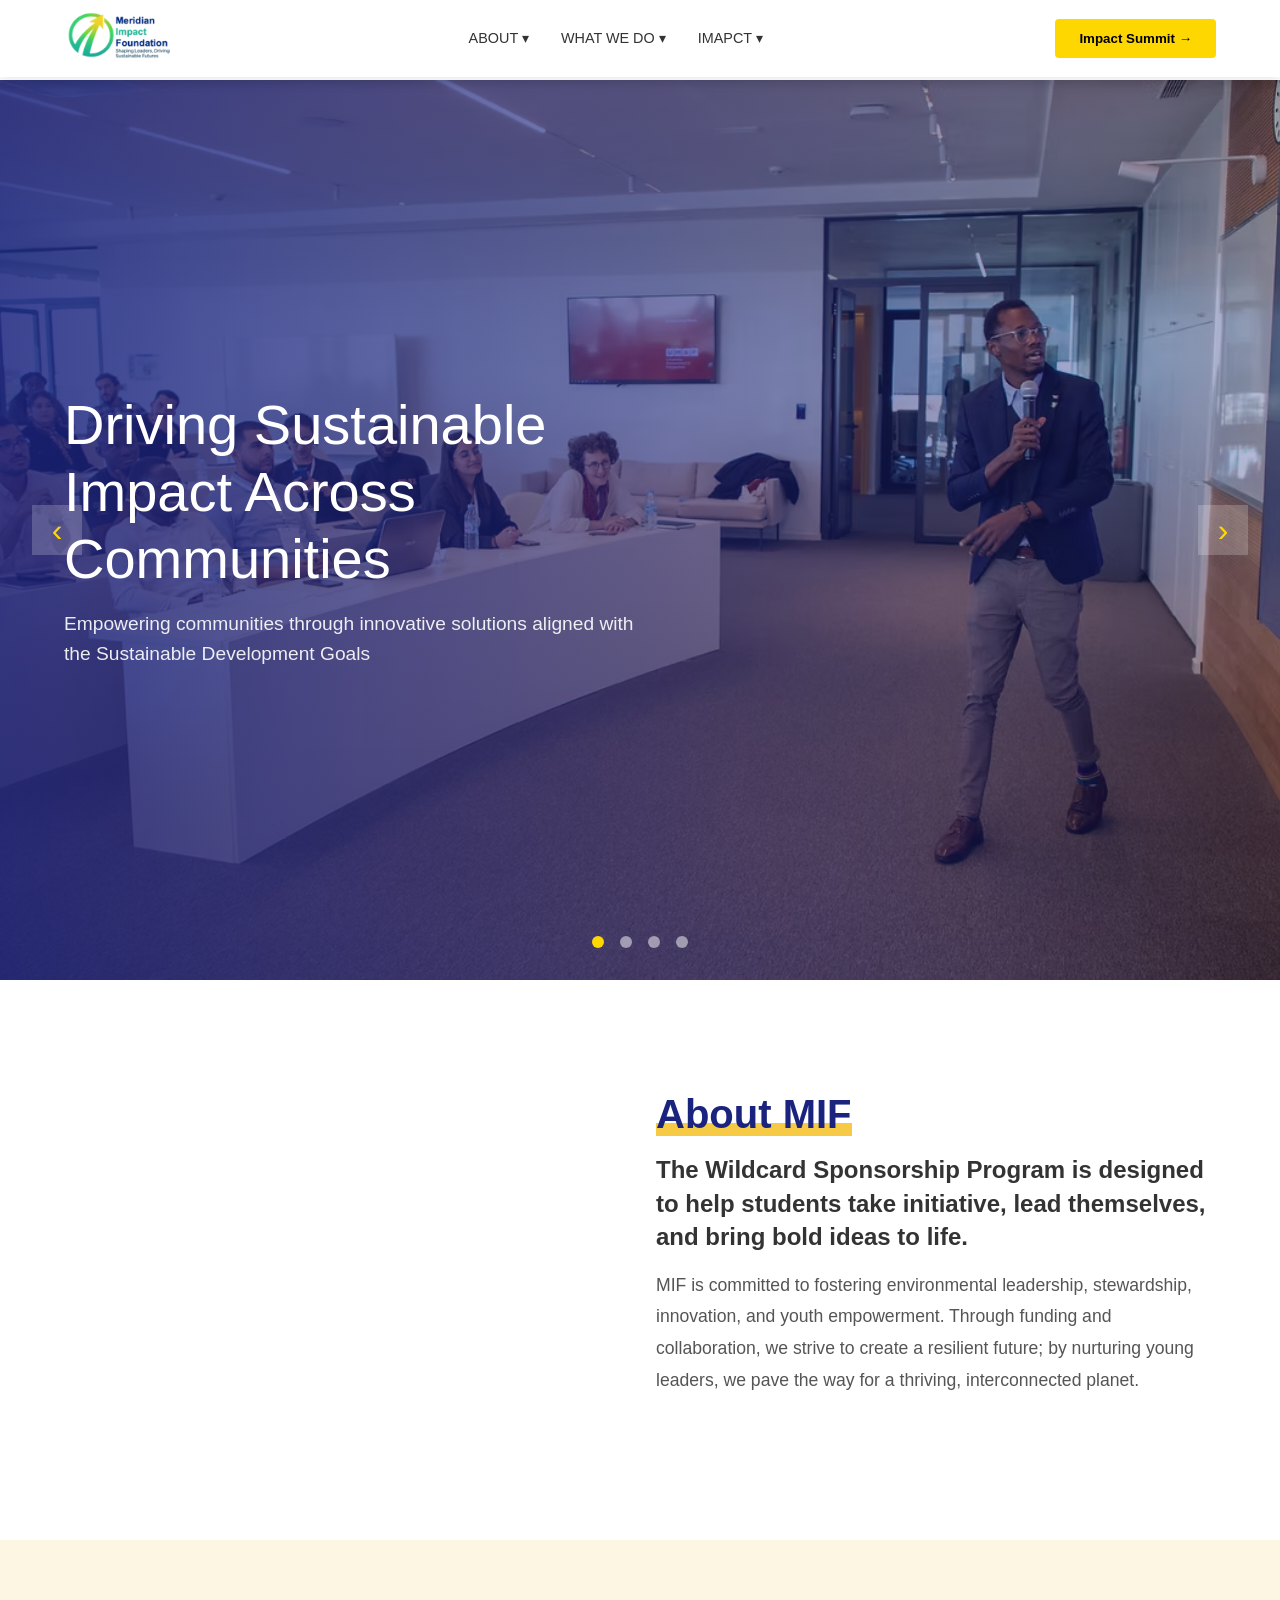
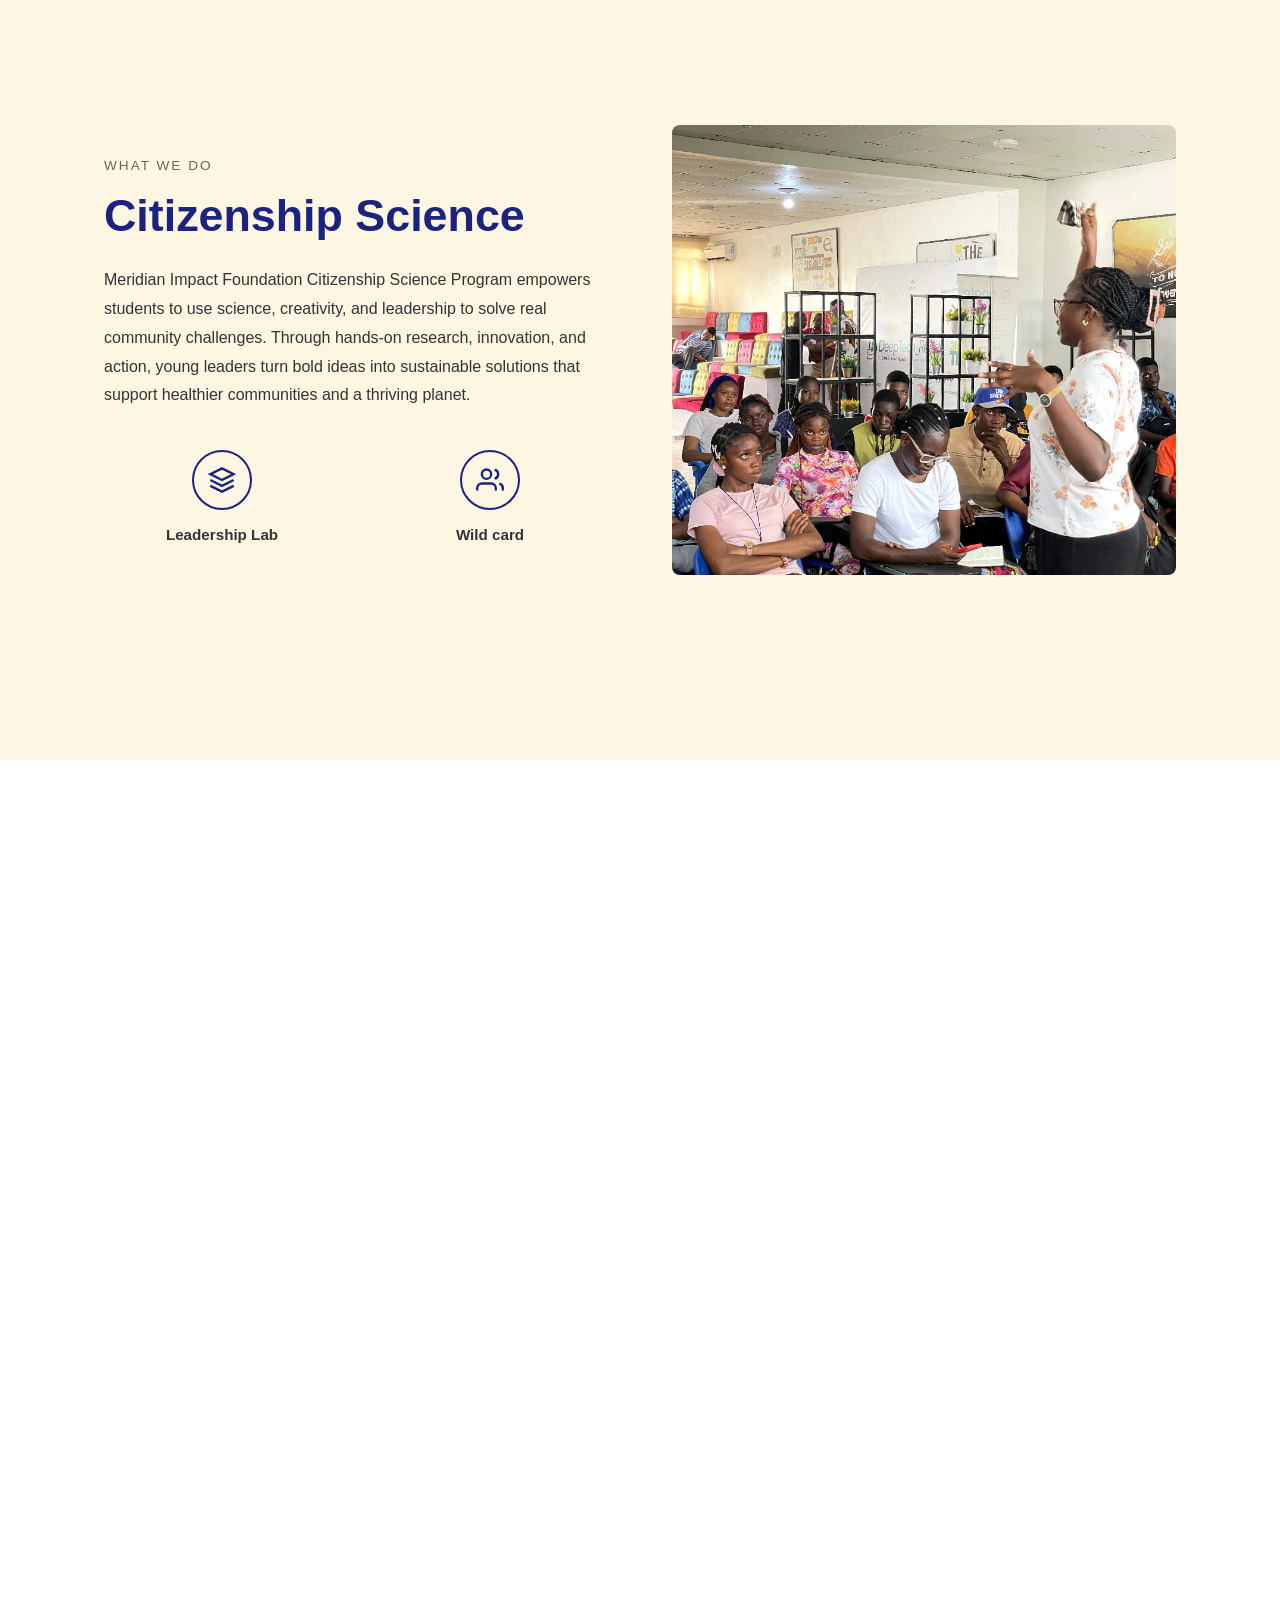
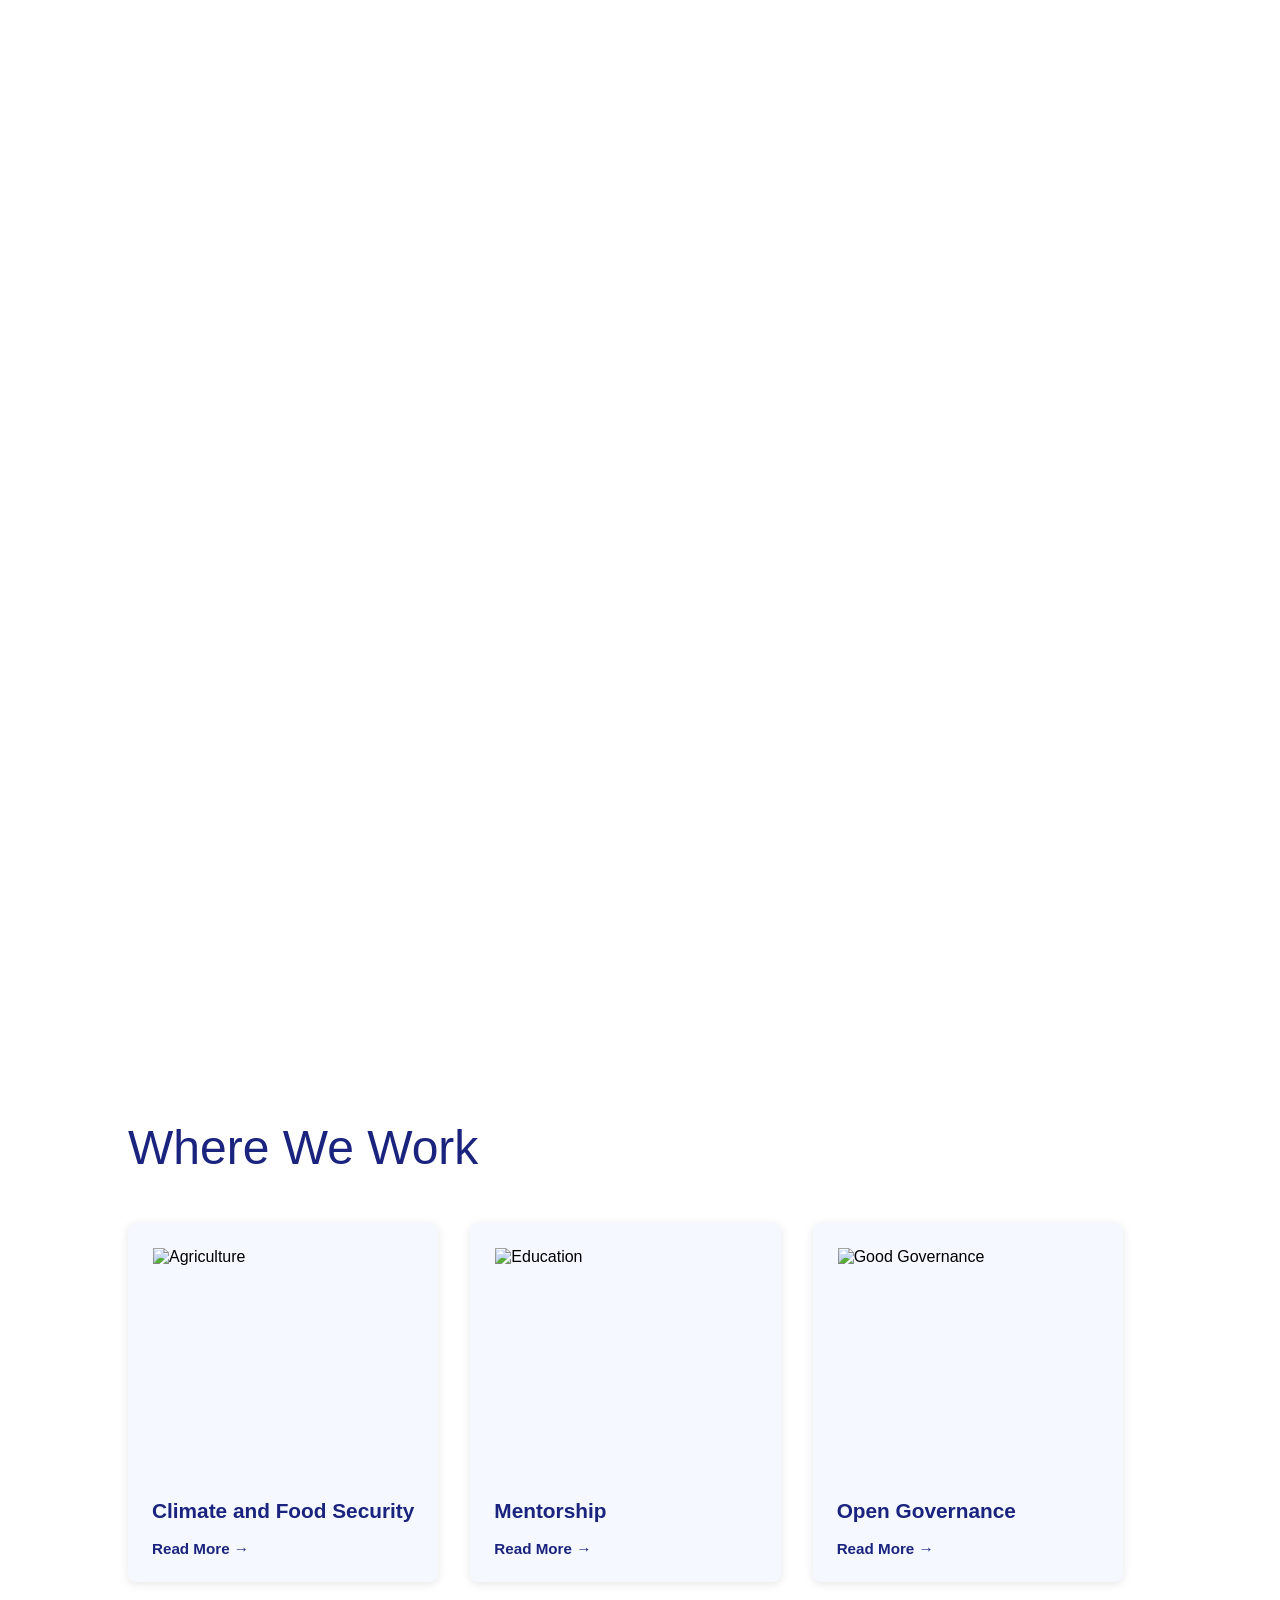
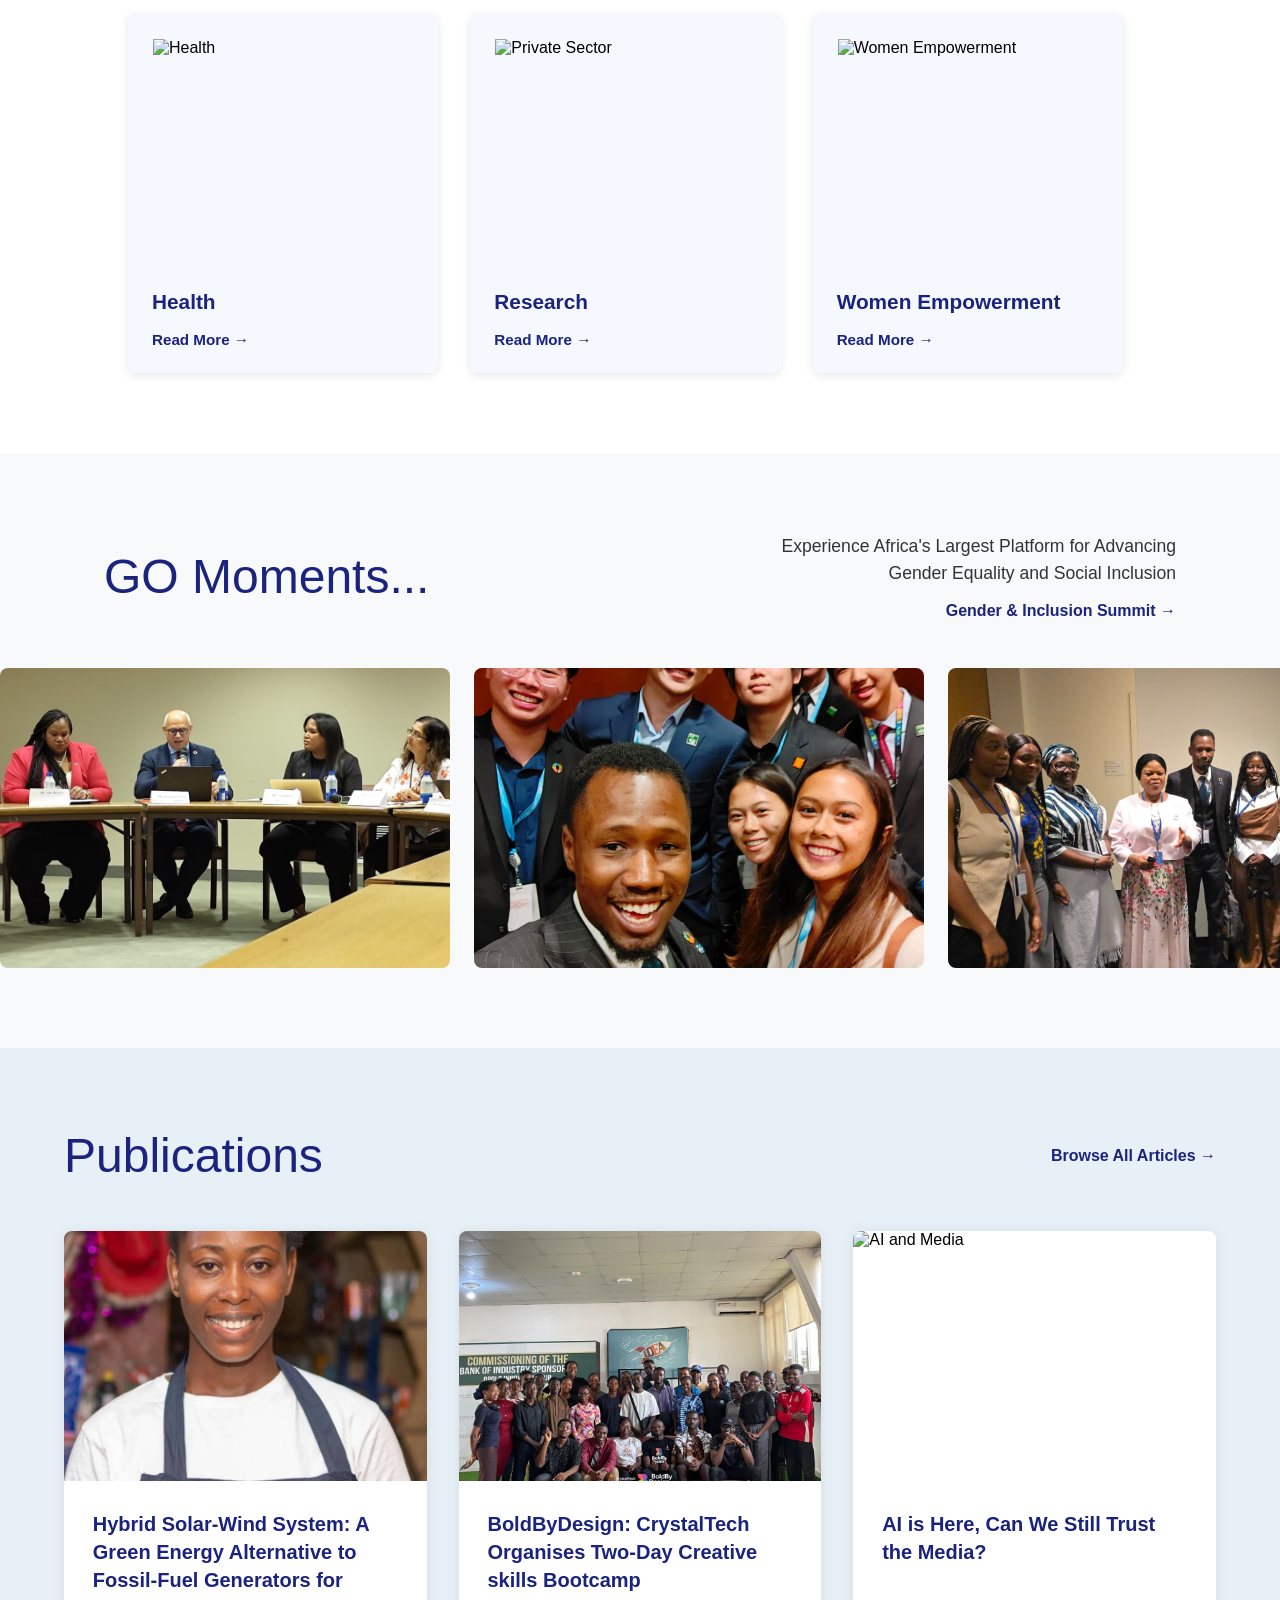
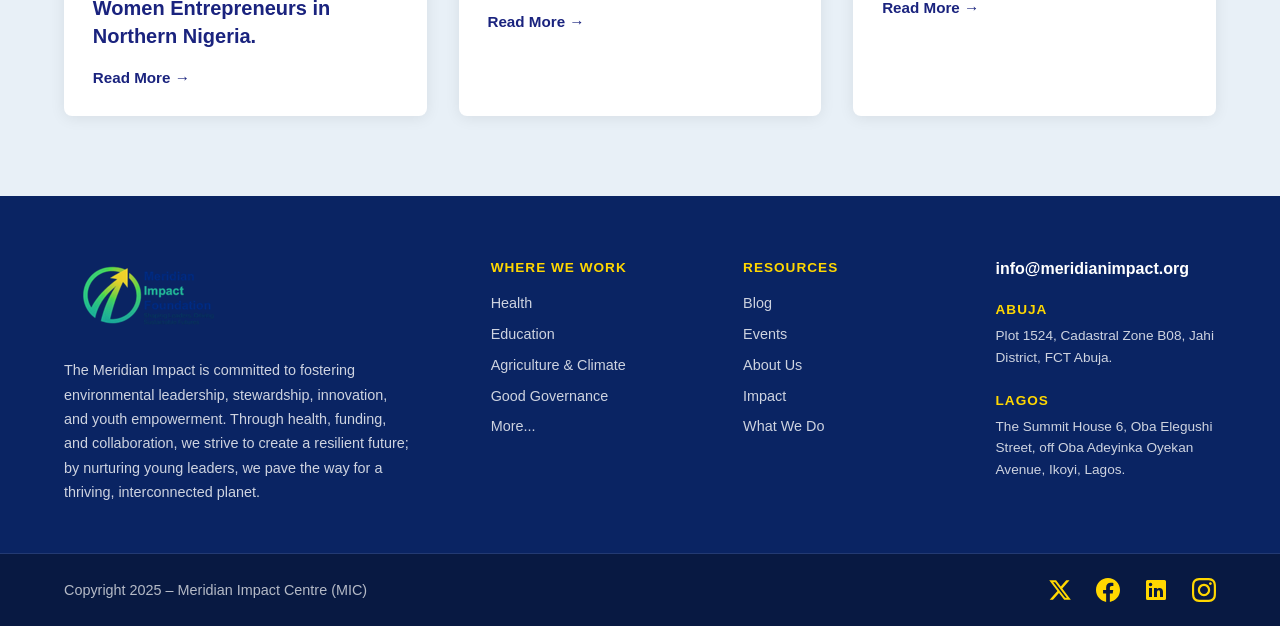
==== index.html @ b4dddd95 "/" ====
<!DOCTYPE html>
<html lang="en">
  <head>
    <meta charset="UTF-8" />
    <meta name="viewport" content="width=device-width, initial-scale=1.0" />
    <title>Meridian Impact - Sustainable Development</title>
    <link rel="stylesheet" href="style.css" />
    <link rel="icon" type="image/svg+png" href="./img/meridian-logo-1.png" />
    <link rel="stylesheet" href="responsive.css" />
  </head>
  <body>
    <!-- Header -->
    <header>
      <div class="logo">
        <div class="logo-icon"></div>
        <div class="logo-text">
          <div class="logo-icon">
            <img src="/img/meridian-logo.png" alt="" />
          </div>
        </div>
      </div>

      <nav class="desktop-nav">
        <a href="#about">ABOUT ▾</a>
        <a href="#what-we-do">WHAT WE DO ▾</a>
        <a href="#where-we-work">IMAPCT ▾</a>
      </nav>

      <button class="cta-button desktop-cta">Impact Summit →</button>

      <!-- Mobile Menu Toggle -->
      <button class="mobile-menu-toggle" onclick="toggleMobileMenu()">
        <span></span>
        <span></span>
        <span></span>
      </button>
    </header>

    <!-- Mobile Menu -->
    <div class="mobile-menu">
      <nav class="mobile-nav">
        <a href="#about" onclick="toggleMobileMenu()">ABOUT</a>
        <a href="#what-we-do" onclick="toggleMobileMenu()">WHAT WE DO</a>
        <a href="#where-we-work" onclick="toggleMobileMenu()">WHERE WE WORK</a>
        <a href="#resources" onclick="toggleMobileMenu()">RESOURCES</a>
        <a href="#institute" onclick="toggleMobileMenu()">MIC INSTITUTE</a>
        <button class="cta-button mobile-cta">Impact Summit →</button>
      </nav>
    </div>

    <!-- Hero Slider -->
    <div class="hero-slider">
      <!-- Slide 1 -->
      <div class="slide active">
        <img
          src="/img/meridainimpact-hero.avif"
          alt="Team collaboration"
          class="slide-image"
        />
        <div class="slide-overlay"></div>
        <div class="slide-content">
          <h1>Driving Sustainable Impact Across Communities</h1>
          <p>
            Empowering communities through innovative solutions aligned with the
            Sustainable Development Goals
          </p>
        </div>
      </div>

      <!-- Slide 2 -->
      <div class="slide">
        <img
          src="https://images.unsplash.com/photo-1559027615-cd4628902d4a?w=1600"
          alt="Community empowerment"
          class="slide-image"
        />
        <div class="slide-overlay"></div>
        <div class="slide-content">
          <h1>Transforming Lives Through Empowerment</h1>
          <p>
            Building capacity and creating opportunities for sustainable
            development and social change
          </p>
        </div>
      </div>
      <!-- Slide 1 -->
      <div class="slide">
        <img
          src="/img/meridianimpact-hero2.jpg"
          alt="Team collaboration"
          class="slide-image"
        />
        <div class="slide-overlay"></div>
        <div class="slide-content slide-font-reduce">
          <h1>Driving Sustainable Impact Across Communities</h1>
          <p>
            Empowering communities through innovative solutions aligned with the
            Sustainable Development Goals
          </p>
        </div>
      </div>
      <!-- Slide 3 -->
      <div class="slide">
        <img
          src="/img/meridianimpact-1.jpg"
          alt="Impact initiatives"
          class="slide-image"
        />
        <div class="slide-overlay"></div>
        <div class="slide-content">
          <h1>Pioneering Behavioral Change for Impact</h1>
          <p>
            Leading innovative behavioral initiatives that create lasting
            positive change in Nigeria and beyond
          </p>
        </div>
      </div>

      <!-- Navigation Arrows -->
      <button class="slider-nav prev" onclick="changeSlide(-1)">‹</button>
      <button class="slider-nav next" onclick="changeSlide(1)">›</button>

      <!-- Indicators -->
      <div class="slider-indicators">
        <span class="indicator active" onclick="goToSlide(0)"></span>
        <span class="indicator" onclick="goToSlide(1)"></span>
        <span class="indicator" onclick="goToSlide(2)"></span>
        <span class="indicator" onclick="goToSlide(3)"></span>
      </div>
    </div>
    <!-- About Section -->
    <section class="about-section">
      <div class="about-container flex">
        <div class="about-video">
          <iframe
            class="video"
            width="560"
            height="315"
            src="https://www.youtube.com/embed/IUPCwhd8dao?si=EFeEs_dcL_YT_cQM"
            title="YouTube video player"
            frameborder="0"
            allow="accelerometer; autoplay; clipboard-write; encrypted-media; gyroscope; picture-in-picture; web-share"
            referrerpolicy="strict-origin-when-cross-origin"
            allowfullscreen
          ></iframe>
        </div>
        <div class="about-content">
          <h2 class="about-title line-style">
            About <span class="highlight">MIF</span>
          </h2>
          <h3 class="about-subtitle">
            The Wildcard Sponsorship Program is designed to help students take
            initiative, lead themselves, and bring bold ideas to life.
          </h3>
          <p class="about-text">
            MIF is committed to fostering environmental leadership, stewardship,
            innovation, and youth empowerment. Through funding and
            collaboration, we strive to create a resilient future; by nurturing
            young leaders, we pave the way for a thriving, interconnected
            planet.
          </p>
          <!-- <a href="#" class="read-more">Read more →</a> -->
        </div>
      </div>
    </section>
    <!-- What We Do Section -->
    <section class="what-we-do-wrapper">
      <!-- Subsection 1: Behavioural Insights -->
      <div class="what-we-do-section active">
        <div class="wwd-content">
          <div class="wwd-text">
            <p class="wwd-label">WHAT WE DO</p>
            <h2>Citizenship Science</h2>
            <p class="wwd-description">
              Meridian Impact Foundation Citizenship Science Program empowers
              students to use science, creativity, and leadership to solve real
              community challenges. Through hands-on research, innovation, and
              action, young leaders turn bold ideas into sustainable solutions
              that support healthier communities and a thriving planet.
            </p>
            <div class="wwd-items">
              <div class="wwd-item">
                <div class="wwd-icon">
                  <svg
                    viewBox="0 0 24 24"
                    fill="none"
                    stroke="currentColor"
                    stroke-width="2"
                  >
                    <path d="M12 2L2 7l10 5 10-5-10-5z"></path>
                    <path d="M2 17l10 5 10-5M2 12l10 5 10-5"></path>
                  </svg>
                </div>
                <p>Leadership Lab</p>
              </div>
              <div class="wwd-item">
                <div class="wwd-icon">
                  <svg
                    viewBox="0 0 24 24"
                    fill="none"
                    stroke="currentColor"
                    stroke-width="2"
                  >
                    <path d="M17 21v-2a4 4 0 0 0-4-4H5a4 4 0 0 0-4 4v2"></path>
                    <circle cx="9" cy="7" r="4"></circle>
                    <path d="M23 21v-2a4 4 0 0 0-3-3.87"></path>
                    <path d="M16 3.13a4 4 0 0 1 0 7.75"></path>
                  </svg>
                </div>
                <p>Wild card</p>
              </div>
            </div>
          </div>
          <div class="wwd-image">
            <img
              src="/img/meridianimpact-2.jpg"
              alt="Behavioural Insights presentation"
            />
          </div>
        </div>
      </div>

      <!-- Subsection 2: Gender and Social Inclusion -->
      <div class="what-we-do-section">
        <div class="wwd-content">
          <div class="wwd-text">
            <p class="wwd-label">WHAT WE DO</p>
            <h2>Gender and Social Inclusion</h2>
            <p class="wwd-description">
              Our Gender Equality and Social Inclusion (GESI) program is focused
              on supporting an enabling policy environment for gender and social
              inclusion; gender systems strengthening as well as gender
              transformative programming.
            </p>
            <div class="wwd-items">
              <div class="wwd-item">
                <div class="wwd-icon">
                  <svg
                    viewBox="0 0 24 24"
                    fill="none"
                    stroke="currentColor"
                    stroke-width="2"
                  >
                    <path d="M20 21v-2a4 4 0 0 0-4-4H8a4 4 0 0 0-4 4v2"></path>
                    <circle cx="12" cy="7" r="4"></circle>
                  </svg>
                </div>
                <p>Gender Policy</p>
              </div>
              <div class="wwd-item">
                <div class="wwd-icon">
                  <svg
                    viewBox="0 0 24 24"
                    fill="none"
                    stroke="currentColor"
                    stroke-width="2"
                  >
                    <rect
                      x="3"
                      y="4"
                      width="18"
                      height="18"
                      rx="2"
                      ry="2"
                    ></rect>
                    <line x1="16" y1="2" x2="16" y2="6"></line>
                    <line x1="8" y1="2" x2="8" y2="6"></line>
                    <line x1="3" y1="10" x2="21" y2="10"></line>
                  </svg>
                </div>
                <p>Gender Research</p>
              </div>
            </div>
          </div>
          <div class="wwd-image">
            <img src="/img/sdgs.png" alt="Gender Summit panel" />
          </div>
        </div>
      </div>

      <!-- Subsection 3: Policy Innovation & Research -->
      <div class="what-we-do-section">
        <div class="wwd-content">
          <div class="wwd-text">
            <p class="wwd-label">WHAT WE DO</p>
            <h2>STEM Innovation & Research</h2>
            <p class="wwd-description">
              We champion innovation through research, talent and social impact
              approaches. Our work bridges the gap between ideation and
              execution ensuring real world impact- aligned with UN sustainable
              development goals.
            </p>
            <div class="wwd-items">
              <div class="wwd-item">
                <div class="wwd-icon">
                  <svg
                    viewBox="0 0 24 24"
                    fill="none"
                    stroke="currentColor"
                    stroke-width="2"
                  >
                    <path d="M2 3h6a4 4 0 0 1 4 4v14a3 3 0 0 0-3-3H2z"></path>
                    <path d="M22 3h-6a4 4 0 0 0-4 4v14a3 3 0 0 1 3-3h7z"></path>
                  </svg>
                </div>
                <p>Social Entrepreneurship</p>
              </div>
              <div class="wwd-item">
                <div class="wwd-icon">
                  <svg
                    viewBox="0 0 24 24"
                    fill="none"
                    stroke="currentColor"
                    stroke-width="2"
                  >
                    <polyline
                      points="22 12 18 12 15 21 9 3 6 12 2 12"
                    ></polyline>
                  </svg>
                </div>
                <p>Impact Evaluation</p>
              </div>
            </div>
          </div>
          <div class="wwd-image">
            <img src="/img/meridian-stem.jpg" alt="Policy research" />
          </div>
        </div>
      </div>
    </section>
    <!-- Where We Work Section -->
    <section class="where-we-work-section">
      <div class="work-box flexx">
        <h2 class="section-title">
          Where We <span class="highlight">Work</span>
        </h2>
        <div class="work-grid">
          <!-- Card 1 -->
          <div class="work-card">
            <div class="work-image">
              <img
                src="https://images.unsplash.com/photo-1500382017468-9049fed747ef?w=600"
                alt="Agriculture"
              />
            </div>
            <div class="work-content">
              <h3>Climate and Food Security</h3>
              <a href="#" class="work-link">Read More →</a>
            </div>
          </div>

          <!-- Card 2 -->
          <div class="work-card">
            <div class="work-image">
              <img
                src="https://images.unsplash.com/photo-1503676260728-1c00da094a0b?w=600"
                alt="Education"
              />
            </div>
            <div class="work-content">
              <h3>Mentorship</h3>
              <a href="#" class="work-link">Read More →</a>
            </div>
          </div>

          <!-- Card 3 -->
          <div class="work-card">
            <div class="work-image">
              <img
                src="https://images.unsplash.com/photo-1591115765373-5207764f72e7?w=600"
                alt="Good Governance"
              />
            </div>
            <div class="work-content">
              <h3>Open Governance</h3>
              <a href="#" class="work-link">Read More →</a>
            </div>
          </div>

          <!-- Card 4 -->
          <div class="work-card">
            <div class="work-image">
              <img
                src="https://images.unsplash.com/photo-1576765608535-5f04d1e3f289?w=600"
                alt="Health"
              />
            </div>
            <div class="work-content">
              <h3>Health</h3>
              <a href="#" class="work-link">Read More →</a>
            </div>
          </div>

          <!-- Card 5 -->
          <div class="work-card">
            <div class="work-image">
              <img
                src="https://images.unsplash.com/photo-1542744173-8e7e53415bb0?w=600"
                alt="Private Sector"
              />
            </div>
            <div class="work-content">
              <h3>Research</h3>
              <a href="#" class="work-link">Read More →</a>
            </div>
          </div>

          <!-- Card 6 -->
          <div class="work-card">
            <div class="work-image">
              <img
                src="https://images.unsplash.com/photo-1573496359142-b8d87734a5a2?w=600"
                alt="Women Empowerment"
              />
            </div>
            <div class="work-content">
              <h3>Women Empowerment</h3>
              <a href="#" class="work-link">Read More →</a>
            </div>
          </div>
        </div>
      </div>
    </section>

    <!--  Moments Section -->
    <section class="moments-section">
      <div class="moments-header">
        <h2 class="moments-title">
          GO <span class="highlight">Moments</span>...
        </h2>
        <div class="moments-info">
          <p>
            Experience Africa's Largest Platform for Advancing Gender Equality
            and Social Inclusion
          </p>
          <a href="#" class="moments-cta">Gender & Inclusion Summit →</a>
        </div>
      </div>

      <div class="moments-gallery-wrapper">
        <!-- <button class="gallery-nav prev" onclick="moveGallery(-1)">‹</button> -->

        <div class="moments-gallery">
          <div class="gallery-track">
            <!-- Gallery Images -->
            <div class="gallery-item">
              <img
                src="/img/moments- (1).jpg"
                alt="Gender Summit panel discussion"
              />
            </div>
            <div class="gallery-item">
              <img src="/img/moments- (7).jpg" alt="Summit audience" />
            </div>
            <div class="gallery-item">
              <img src="/img//moments- (2).jpg" alt="Speaker at summit" />
            </div>
            <div class="gallery-item">
              <img
                src="https://images.unsplash.com/photo-1560439513-74b037a25d84?w=800"
                alt="Panel discussion"
              />
            </div>
            <div class="gallery-item">
              <img src="/img/moments- (4).jpg" alt="Conference attendees" />
            </div>
            <div class="gallery-item">
              <img src="/img/moments- (8).jpg" alt="Summit keynote" />
            </div>
            <div class="gallery-item">
              <img src="/img/moments- (5).jpg" alt="Summit keynote" />
            </div>
            <div class="gallery-item">
              <img src="/img/moments- (9).jpg" alt="Summit keynote" />
            </div>
            <div class="gallery-item">
              <img src="/img/moments- (3).jpg" alt="Gender equality event" />
            </div>
            <div class="gallery-item">
              <img src="/img//moments- (6).jpg" alt="Gender Summit panel" />
            </div>
            <div class="gallery-item">
              <img src="/img/moments- (10).jpg" alt="Summit keynote" />
            </div>
          </div>
        </div>

        <!-- <button class="gallery-nav next" onclick="moveGallery(1)">›</button> -->
      </div>
    </section>
    <!-- Recent Articles Section -->
    <section class="articles-section">
      <div class="articles-header">
        <h2 class="articles-title">Publications</h2>
        <a href="#" class="browse-all">Browse All Articles →</a>
      </div>

      <div class="articles-grid">
        <!-- Article 1 -->
        <article class="article-card">
          <div class="article-image">
            <img
              src="/img/meridian-pub.jpg"
              alt="Gender and Inclusion Summit"
            />
          </div>
          <div class="article-content">
            <h3>
              Hybrid Solar-Wind System: A Green Energy Alternative to
              Fossil-Fuel Generators for Women Entrepreneurs in Northern
              Nigeria.
            </h3>
            <a
              href="https://dl.acm.org/doi/10.1145/3757232.3757250"
              class="article-link"
              >Read More →</a
            >
          </div>
        </article>
        <!-- https://images.unsplash.com/photo-1591115765373-5207764f72e7?w=800 -->
        <!-- Article 2 -->
        <article class="article-card">
          <div class="article-image">
            <img src="/img//meridian-pub-2.jpg" alt="Policy Action" />
          </div>
          <div class="article-content">
            <h3>
              BoldByDesign: CrystalTech Organises Two-Day Creative skills
              Bootcamp
            </h3>
            <a
              href="https://acjoau.com.ng/boldbydesign-crystaltech-organises-two-day-creative-bootcamp/"
              class="article-link"
              >Read More →</a
            >
          </div>
        </article>

        <!-- Article 3 -->
        <article class="article-card">
          <div class="article-image">
            <img
              src="https://images.unsplash.com/photo-1504711434969-e33886168f5c?w=800"
              alt="AI and Media"
            />
          </div>
          <div class="article-content">
            <h3>AI is Here, Can We Still Trust the Media?</h3>
            <a href="#" class="article-link">Read More →</a>
          </div>
        </article>
      </div>
    </section>
    <!-- Footer -->
    <footer class="footer">
      <div class="footer-container">
        <!-- Logo and Description -->
        <div class="footer-logo-section">
          <div class="footer-logo">
            <div class="logo-icon"></div>
            <div class="logo-text">
              <img src="/img/meridian-logo.png" alt="" />
              <!-- <span class="logo-main">MIC</span>
                    <span class="logo-sub">MERIDIAN IMPACT CENTRE</span> -->
            </div>
          </div>
          <p class="footer-description">
            The Meridian Impact is committed to fostering environmental
            leadership, stewardship, innovation, and youth empowerment. Through
            health, funding, and collaboration, we strive to create a resilient
            future; by nurturing young leaders, we pave the way for a thriving,
            interconnected planet.
          </p>
        </div>

        <!-- Footer Links -->
        <div class="footer-links">
          <!-- Where We Work -->
          <div class="footer-column">
            <h4>WHERE WE WORK</h4>
            <ul>
              <li><a href="#health">Health</a></li>
              <li><a href="#education">Education</a></li>
              <li><a href="#agriculture">Agriculture & Climate</a></li>
              <li><a href="#governance">Good Governance</a></li>
              <li><a href="#more-work">More...</a></li>
            </ul>
          </div>

          <!-- Resources -->
          <div class="footer-column">
            <h4>RESOURCES</h4>
            <ul>
              <li><a href="#publications">Blog</a></li>
              <li><a href="#moments">Events</a></li>
              <li><a href="#downloads">About Us</a></li>
              <li><a href="#accessibility">Impact</a></li>
              <li><a href="#privacy">What We Do</a></li>
            </ul>
          </div>

          <!-- Contact Info -->
          <div class="footer-column contact-column">
            <div class="contact-info">
              <p class="contact-email">info@meridianimpact.org</p>
              <div class="contact-addresses">
                <div class="address-block">
                  <p class="address-label">ABUJA</p>
                  <p>
                    Plot 1524, Cadastral Zone B08, Jahi District, FCT Abuja.
                  </p>
                </div>
                <div class="address-block">
                  <p class="address-label">LAGOS</p>
                  <p>
                    The Summit House 6, Oba Elegushi Street, off Oba Adeyinka
                    Oyekan Avenue, Ikoyi, Lagos.
                  </p>
                </div>
              </div>
            </div>
          </div>
        </div>
      </div>

      <!-- Footer Bottom -->
      <div class="footer-bottom">
        <div class="footer-bottom-container">
          <p class="copyright">Copyright 2025 – Meridian Impact Centre (MIC)</p>
          <div class="social-links">
            <a href="#" aria-label="Twitter" class="social-icon">
              <svg viewBox="0 0 24 24" fill="currentColor">
                <path
                  d="M18.244 2.25h3.308l-7.227 8.26 8.502 11.24H16.17l-5.214-6.817L4.99 21.75H1.68l7.73-8.835L1.254 2.25H8.08l4.713 6.231zm-1.161 17.52h1.833L7.084 4.126H5.117z"
                />
              </svg>
            </a>
            <a href="#" aria-label="Facebook" class="social-icon">
              <svg viewBox="0 0 24 24" fill="currentColor">
                <path
                  d="M24 12.073c0-6.627-5.373-12-12-12s-12 5.373-12 12c0 5.99 4.388 10.954 10.125 11.854v-8.385H7.078v-3.47h3.047V9.43c0-3.007 1.792-4.669 4.533-4.669 1.312 0 2.686.235 2.686.235v2.953H15.83c-1.491 0-1.956.925-1.956 1.874v2.25h3.328l-.532 3.47h-2.796v8.385C19.612 23.027 24 18.062 24 12.073z"
                />
              </svg>
            </a>
            <a href="#" aria-label="LinkedIn" class="social-icon">
              <svg viewBox="0 0 24 24" fill="currentColor">
                <path
                  d="M20.5 2h-17A1.5 1.5 0 002 3.5v17A1.5 1.5 0 003.5 22h17a1.5 1.5 0 001.5-1.5v-17A1.5 1.5 0 0020.5 2zM8 19H5v-9h3zM6.5 8.25A1.75 1.75 0 118.3 6.5a1.78 1.78 0 01-1.8 1.75zM19 19h-3v-4.74c0-1.42-.6-1.93-1.38-1.93A1.74 1.74 0 0013 14.19a.66.66 0 000 .14V19h-3v-9h2.9v1.3a3.11 3.11 0 012.7-1.4c1.55 0 3.36.86 3.36 3.66z"
                />
              </svg>
            </a>
            <a href="#" aria-label="Instagram" class="social-icon">
              <svg viewBox="0 0 24 24" fill="currentColor">
                <path
                  d="M12 2.163c3.204 0 3.584.012 4.85.07 3.252.148 4.771 1.691 4.919 4.919.058 1.265.069 1.645.069 4.849 0 3.205-.012 3.584-.069 4.849-.149 3.225-1.664 4.771-4.919 4.919-1.266.058-1.644.07-4.85.07-3.204 0-3.584-.012-4.849-.07-3.26-.149-4.771-1.699-4.919-4.92-.058-1.265-.07-1.644-.07-4.849 0-3.204.013-3.583.07-4.849.149-3.227 1.664-4.771 4.919-4.919 1.266-.057 1.645-.069 4.849-.069zm0-2.163c-3.259 0-3.667.014-4.947.072-4.358.2-6.78 2.618-6.98 6.98-.059 1.281-.073 1.689-.073 4.948 0 3.259.014 3.668.072 4.948.2 4.358 2.618 6.78 6.98 6.98 1.281.058 1.689.072 4.948.072 3.259 0 3.668-.014 4.948-.072 4.354-.2 6.782-2.618 6.979-6.98.059-1.28.073-1.689.073-4.948 0-3.259-.014-3.667-.072-4.947-.196-4.354-2.617-6.78-6.979-6.98-1.281-.059-1.69-.073-4.949-.073zm0 5.838c-3.403 0-6.162 2.759-6.162 6.162s2.759 6.163 6.162 6.163 6.162-2.759 6.162-6.163c0-3.403-2.759-6.162-6.162-6.162zm0 10.162c-2.209 0-4-1.79-4-4 0-2.209 1.791-4 4-4s4 1.791 4 4c0 2.21-1.791 4-4 4zm6.406-11.845c-.796 0-1.441.645-1.441 1.44s.645 1.44 1.441 1.44c.795 0 1.439-.645 1.439-1.44s-.644-1.44-1.439-1.44z"
                />
              </svg>
            </a>
          </div>
        </div>
      </div>
    </footer>
    <script src="script.js"></script>
  </body>
</html>
---- style.css ----
/* Reset Styles */
* {
  margin: 0;
  padding: 0;
  box-sizing: border-box;
}
:root {
  --green: #41d56f;
  --orange: #ffd700;
  --blue: #0d3485;
  --plgeen: #1fb095;
}
body {
  font-family: -apple-system, BlinkMacSystemFont, "Segoe UI", Roboto,
    "Helvetica Neue", Arial, sans-serif;
  /* font-family: 'Georgia', serif; */
  overflow-x: hidden;
}
.flex {
  display: flex;
  align-items: center;
}
/* Header Styles */
header {
  position: fixed;
  top: 0;
  left: 0;
  right: 0;
  background: #fff;
  padding: 0.5rem 5%;
  display: flex;
  justify-content: space-between;
  align-items: center;
  z-index: 1000;
  box-shadow: 0 2px 10px rgba(0, 0, 0, 0.1);
}

.logo-icon img {
  width: 7rem;
}
.logo-text {
  font-size: 0.75rem;
  font-weight: bold;
  color: #1a237e;
  text-transform: uppercase;
  line-height: 1.2;
}

nav {
  display: flex;
  gap: 2rem;
  align-items: center;
}

nav a {
  text-decoration: none;
  color: #333;
  font-size: 0.9rem;
  font-weight: 500;
  transition: color 0.3s;
}

nav a:hover {
  color: #1a237e;
}

/* Mobile Menu Toggle */
.mobile-menu-toggle {
  display: none;
  flex-direction: column;
  gap: 5px;
  background: none;
  border: none;
  cursor: pointer;
  padding: 5px;
  z-index: 1001;
}

.mobile-menu-toggle span {
  width: 25px;
  height: 3px;
  background: #1a237e;
  transition: all 0.3s;
  border-radius: 2px;
}

.mobile-menu-toggle.active span:nth-child(1) {
  transform: rotate(45deg) translate(7px, 7px);
}

.mobile-menu-toggle.active span:nth-child(2) {
  opacity: 0;
}

.mobile-menu-toggle.active span:nth-child(3) {
  transform: rotate(-45deg) translate(7px, -7px);
}

/* Mobile Menu */
.mobile-menu {
  position: fixed;
  top: 80px;
  left: 0;
  right: 0;
  background: #fff;
  transform: translateY(-100%);
  transition: transform 0.3s ease-in-out;
  z-index: 999;
  box-shadow: 0 4px 10px rgba(0, 0, 0, 0.1);
}

.mobile-menu.active {
  transform: translateY(0);
}

.mobile-nav {
  display: flex;
  flex-direction: column;
  padding: 2rem;
  gap: 1.5rem;
}

.mobile-nav a {
  text-decoration: none;
  color: #333;
  font-size: 1.1rem;
  font-weight: 500;
  padding: 0.5rem 0;
  border-bottom: 1px solid #eee;
  transition: color 0.3s;
}

.mobile-nav a:hover {
  color: #1a237e;
}

.mobile-cta {
  margin-top: 1rem;
  width: 100%;
}

.search-icon {
  width: 20px;
  height: 20px;
  cursor: pointer;
}

.cta-button {
  background: #ffd700;
  color: #000;
  padding: 0.75rem 1.5rem;
  border: none;
  border-radius: 4px;
  font-weight: 600;
  cursor: pointer;
  transition: transform 0.3s;
}

.cta-button:hover {
  transform: translateY(-2px);
}

/* Hero Slider Styles */
.hero-slider {
  position: relative;
  width: 100%;
  height: 100vh;
  margin-top: 80px;
  overflow: hidden;
}

.slide {
  position: absolute;
  width: 100%;
  height: 100%;
  opacity: 0;
  transition: opacity 1s ease-in-out;
}

.slide.active {
  opacity: 1;
}

.slide-image {
  width: 100%;
  height: 100%;
  object-fit: cover;
}

.slide-overlay {
  position: absolute;
  top: 0;
  left: 0;
  right: 0;
  bottom: 0;
  background: linear-gradient(
    to right,
    rgba(26, 35, 126, 0.85) 0%,
    rgba(26, 35, 126, 0.6) 50%,
    rgba(26, 35, 126, 0.3) 100%
  );
}

.slide-content {
  position: absolute;
  top: 50%;
  left: 5%;
  transform: translateY(-50%);
  color: #fff;
  max-width: 600px;
  opacity: 0;
  animation: slideUp 1s ease-out forwards;
}

.slide.active .slide-content {
  animation: slideUp 1s ease-out forwards;
}

@keyframes slideUp {
  from {
    opacity: 0;
    transform: translateY(-30%);
  }
  to {
    opacity: 1;
    transform: translateY(-50%);
  }
}

.slide-content h1 {
  font-size: 3.5rem;
  line-height: 1.2;
  margin-bottom: 1rem;
  font-weight: 400;
}

.slide-content p {
  font-size: 1.2rem;
  line-height: 1.6;
  opacity: 0.9;
}

/* Navigation Arrows */
.slider-nav {
  position: absolute;
  top: 50%;
  transform: translateY(-50%);
  background: rgba(255, 255, 255, 0.2);
  border: none;
  color: var(--orange);
  width: 50px;
  height: 50px;
  font-size: 2rem;
  cursor: pointer;
  transition: background 0.3s;
  z-index: 10;
  display: flex;
  align-items: center;
  justify-content: center;
}

.slider-nav:hover {
  background: rgba(255, 255, 255, 0.4);
}

.slider-nav.prev {
  left: 2rem;
}

.slider-nav.next {
  right: 2rem;
}
.slide-font-reduce h1 {
  font-size: 2rem;
}
.slide-font-reduce p {
  font-size: 1rem;
}
/* Slider Indicators */
.slider-indicators {
  position: absolute;
  bottom: 2rem;
  left: 50%;
  transform: translateX(-50%);
  display: flex;
  gap: 1rem;
  z-index: 10;
}

.indicator {
  width: 12px;
  height: 12px;
  border-radius: 50%;
  background: rgba(255, 255, 255, 0.5);
  cursor: pointer;
  transition: background 0.3s;
}

.indicator.active {
  background: #ffd700;
}

/* About Section */
.about-section {
  padding: 5rem 5%;
  background: #fff;
}

.about-container {
  max-width: 1200px;
  margin: 0 auto;
  gap: 2rem;
  align-items: center;
}

/* .about-image {
  width: 45%;
}

.about-image img {
  width: 100%;
  object-fit: cover;
  border-radius: 8px;
} */

.about-content {
  padding: 2rem 0;
  width: 55%;
}

.about-title {
  font-size: 2.5rem;
}
.line-style {
  color: #1a237e;
  font-weight: 600;
  display: inline;
  background: linear-gradient(transparent 70%, rgba(244, 196, 48, 0.9) 58%);
}

.about-title .highlight::after {
  content: "";
  position: absolute;
  bottom: 5px;
  left: 0;
  right: 0;
  height: 12px;
  background: #ffd700;
  z-index: -1;
}

.about-subtitle {
  font-size: 1.5rem;
  color: #333;
  margin: 1rem 0;
  font-weight: 600;
  line-height: 1.4;
}

.about-text {
  font-size: 1.1rem;
  color: #555;
  line-height: 1.8;
  margin-bottom: 2rem;
}

.read-more {
  display: inline-block;
  color: #1a237e;
  font-size: 1rem;
  font-weight: 600;
  text-decoration: none;
  transition: transform 0.3s;
}

.read-more:hover {
  transform: translateX(5px);
}

/* What We Do Wrapper */
.what-we-do-wrapper {
  position: relative;
  height: 300vh; /* Adjusted for 3 sections */
}

.what-we-do-section {
  position: sticky;
  top: 80px;
  height: calc(100vh - 80px);
  width: 100%;
  display: flex;
  align-items: center;
  background: #fdf6e3;
  opacity: 0;
  transform: translateY(100%);
  transition: opacity 0.5s ease, transform 0.5s ease;
  overflow: hidden;
}

.what-we-do-section.active {
  opacity: 1;
  transform: translateY(0);
  z-index: 1;
}

.wwd-content {
  max-width: 1200px;
  margin: 0 auto;
  padding: 0 5%;
  display: grid;
  grid-template-columns: 1fr 1fr;
  gap: 4rem;
  align-items: center;
  width: 100%;
}

.wwd-label {
  font-size: 0.85rem;
  color: #666;
  letter-spacing: 2px;
  margin-bottom: 1rem;
  font-weight: 500;
  text-transform: uppercase;
}

.wwd-text h2 {
  font-size: 2.8rem;
  color: #1a237e;
  margin-bottom: 1.5rem;
  font-weight: 600;
  line-height: 1.2;
}

.wwd-description {
  font-size: 1rem;
  color: #333;
  line-height: 1.8;
  margin-bottom: 2.5rem;
}

.wwd-items {
  display: grid;
  grid-template-columns: repeat(auto-fit, minmax(180px, 1fr));
  gap: 2rem;
}

.wwd-item {
  text-align: center;
}

.wwd-icon {
  width: 60px;
  height: 60px;
  margin: 0 auto 1rem;
  border: 2px solid #1a237e;
  border-radius: 50%;
  display: flex;
  align-items: center;
  justify-content: center;
  transition: all 0.3s;
}

.wwd-item:hover .wwd-icon {
  background: #1a237e;
}

.wwd-item:hover .wwd-icon svg {
  color: #fff;
}

.wwd-icon svg {
  width: 28px;
  height: 28px;
  color: #1a237e;
  transition: color 0.3s;
}

.wwd-item p {
  font-size: 0.95rem;
  color: #333;
  font-weight: 600;
}

.wwd-image {
  width: 100%;
  height: 450px;
  border-radius: 8px;
  overflow: hidden;
}

.wwd-image img {
  width: 100%;
  height: 100%;
  object-fit: cover;
}

/* Where We Work Section */
.where-we-work-section {
  padding: 5rem 10%;
  /* max-width: 1000px; */
  display: flex;
  align-items: center;

  background: #fff;
}

.section-title {
  font-size: 3rem;
  color: #1a237e;
  margin-bottom: 3rem;
  font-weight: 400;
}

.section-title .highlight {
  position: relative;
  display: inline-block;
}

.section-title .highlight::after {
  content: "";
  position: absolute;
  bottom: 5px;
  left: 0;
  right: 0;
  height: 15px;
  background: #ffd700;
  z-index: -1;
}
.work-box {
  display: flex;
  flex-direction: column;
  justify-content: center;
}
.work-grid {
  display: grid;
  grid-template-columns: repeat(3, 1fr);
  gap: 2rem;
}

.work-card {
  background: #f5f8ff;
  border-radius: 8px;
  overflow: hidden;
  box-shadow: 0 2px 10px rgba(0, 0, 0, 0.1);
  transition: transform 0.3s, box-shadow 0.3s;
}

.work-card:hover {
  transform: translateY(-5px);
  box-shadow: 0 5px 25px rgba(0, 0, 0, 0.15);
}

.work-image {
  width: 100%;
  height: 250px;
  padding: 25px;
  overflow: hidden;
}

.work-image img {
  width: 100%;
  height: 100%;
  object-fit: cover;
  transition: transform 0.3s;
}

.work-card:hover .work-image img {
  transform: scale(1.05);
}

.work-content {
  padding: 1.5rem;
}

.work-content h3 {
  font-size: 1.3rem;
  color: #1a237e;
  margin-bottom: 1rem;
  font-weight: 600;
  line-height: 1.3;
}

.work-link {
  display: inline-block;
  color: #1a237e;
  font-size: 0.95rem;
  font-weight: 600;
  text-decoration: none;
  transition: transform 0.3s;
}

.work-link:hover {
  transform: translateX(5px);
}

@media (max-width: 968px) {
  .work-grid {
    grid-template-columns: repeat(2, 1fr);
    gap: 1.5rem;
  }

  .section-title {
    font-size: 2.5rem;
  }
}

@media (max-width: 768px) {
  .where-we-work-section {
    padding: 3rem 3%;
  }

  .work-grid {
    grid-template-columns: 1fr;
  }

  .section-title {
    font-size: 2rem;
  }

  .work-image {
    height: 200px;
  }
}
/* GS Moments Section */
.moments-section {
  padding: 5rem 0;
  background: #f8f9fa;
  overflow: hidden;
}

.moments-header {
  max-width: 1200px;
  margin: 0 auto 3rem;
  padding: 0 5%;
  display: flex;
  justify-content: space-between;
  align-items: center;
}

.moments-title {
  font-size: 3rem;
  color: #1a237e;
  font-weight: 400;
}

.moments-title .highlight {
  position: relative;
  display: inline-block;
}

.moments-title .highlight::after {
  content: "";
  position: absolute;
  bottom: 5px;
  left: 0;
  right: 0;
  height: 15px;
  background: #ffd700;
  z-index: -1;
}

.moments-info {
  text-align: right;
  max-width: 450px;
}

.moments-info p {
  font-size: 1.1rem;
  color: #333;
  margin-bottom: 1rem;
  line-height: 1.5;
}

.moments-cta {
  display: inline-block;
  color: #1a237e;
  font-size: 1rem;
  font-weight: 600;
  text-decoration: none;
  transition: transform 0.3s;
}

.moments-cta:hover {
  transform: translateX(5px);
}

.moments-gallery-wrapper {
  position: relative;
  width: 100%;
  overflow: hidden;
}

.moments-gallery {
  overflow: hidden;
  width: 100%;
}

.gallery-track {
  display: flex;
  gap: 1.5rem;
  animation: scroll 30s linear infinite;
  width: fit-content;
}

.gallery-track:hover {
  animation-play-state: paused;
}

@keyframes scroll {
  0% {
    transform: translateX(0);
  }
  100% {
    transform: translateX(-50%);
  }
}

.gallery-item {
  flex: 0 0 450px;
  height: 300px;
  border-radius: 8px;
  overflow: hidden;
  position: relative;
}

.gallery-item img {
  width: 100%;
  height: 100%;
  object-fit: cover;
  transition: transform 0.3s;
}

.gallery-item:hover img {
  transform: scale(1.05);
}

.gallery-nav {
  position: absolute;
  top: 50%;
  transform: translateY(-50%);
  background: rgba(255, 255, 255, 0.9);
  border: none;
  color: #1a237e;
  width: 50px;
  height: 50px;
  font-size: 2rem;
  cursor: pointer;
  transition: all 0.3s;
  z-index: 10;
  display: flex;
  align-items: center;
  justify-content: center;
  border-radius: 50%;
  box-shadow: 0 2px 10px rgba(0, 0, 0, 0.1);
}

.gallery-nav:hover {
  background: #1a237e;
  color: #fff;
  transform: translateY(-50%) scale(1.1);
}

.gallery-nav.prev {
  left: 2rem;
}

.gallery-nav.next {
  right: 2rem;
}

/* Recent Articles Section */
.articles-section {
  padding: 5rem 5%;
  background: #e8f0f7;
}

.articles-header {
  max-width: 1200px;
  margin: 0 auto 3rem;
  display: flex;
  justify-content: space-between;
  align-items: center;
}

.articles-title {
  font-size: 3rem;
  color: #1a237e;
  font-weight: 400;
}

.articles-title .highlight {
  position: relative;
  display: inline-block;
}

.articles-title .highlight::after {
  content: "";
  position: absolute;
  bottom: 5px;
  left: 0;
  right: 0;
  height: 15px;
  background: #ffd700;
  z-index: -1;
}

.browse-all {
  color: #1a237e;
  font-size: 1rem;
  font-weight: 600;
  text-decoration: none;
  transition: transform 0.3s;
}

.browse-all:hover {
  transform: translateX(5px);
}

.articles-grid {
  max-width: 1200px;
  margin: 0 auto;
  display: grid;
  grid-template-columns: repeat(3, 1fr);
  gap: 2rem;
}

.article-card {
  background: #fff;
  border-radius: 8px;
  overflow: hidden;
  box-shadow: 0 2px 15px rgba(0, 0, 0, 0.08);
  transition: transform 0.3s, box-shadow 0.3s;
  cursor: pointer;
}

.article-card:hover {
  transform: translateY(-8px);
  box-shadow: 0 5px 30px rgba(0, 0, 0, 0.15);
}

.article-image {
  width: 100%;
  height: 250px;
  overflow: hidden;
}

.article-image img {
  width: 100%;
  height: 100%;
  object-fit: cover;
  transition: transform 0.4s;
}

.article-card:hover .article-image img {
  transform: scale(1.08);
}

.article-content {
  padding: 1.8rem;
}

.article-content h3 {
  font-size: 1.25rem;
  color: #1a237e;
  margin-bottom: 1.2rem;
  font-weight: 600;
  line-height: 1.4;
  min-height: 3.5em;
}

.article-link {
  display: inline-block;
  color: #1a237e;
  font-size: 0.95rem;
  font-weight: 600;
  text-decoration: none;
  transition: transform 0.3s;
}

.article-link:hover {
  transform: translateX(5px);
}

@media (max-width: 968px) {
}

@media (max-width: 768px) {
  .articles-section {
    padding: 3rem 3%;
  }

  .articles-header {
    flex-direction: column;
    align-items: flex-start;
    gap: 1.5rem;
  }

  .articles-grid {
    grid-template-columns: 1fr;
  }

  .articles-title {
    font-size: 2rem;
  }

  .article-image {
    height: 200px;
  }

  .article-content h3 {
    min-height: auto;
  }
}

/* Footer */
.footer {
  background: #0a2463;
  color: #fff;
  padding-top: 4rem;
}

.footer-container {
  max-width: 1400px;
  margin: 0 auto;
  padding: 0 5%;
  display: grid;
  grid-template-columns: 1.5fr 3fr;
  gap: 4rem;
  padding-bottom: 3rem;
  border-bottom: 1px solid rgba(255, 255, 255, 0.1);
}

.footer-logo-section {
  max-width: 350px;
}

.footer-logo {
  display: flex;
  align-items: center;
  gap: 0.8rem;
  margin-bottom: 1.5rem;
}

.footer-logo .logo-text {
  display: flex;
  flex-direction: column;
}

.footer-logo .logo-main {
  font-size: 2rem;
  font-weight: bold;
  color: #fff;
  line-height: 1;
}

.footer-logo .logo-sub {
  font-size: 0.65rem;
  font-weight: 600;
  color: #fff;
  letter-spacing: 1px;
  margin-top: 0.2rem;
}

.footer-description {
  font-size: 0.9rem;
  line-height: 1.7;
  color: rgba(255, 255, 255, 0.8);
}

.footer-links {
  display: grid;
  grid-template-columns: repeat(3, 1fr);
  gap: 2rem;
}

.footer-column h4 {
  font-size: 0.85rem;
  font-weight: 700;
  color: #ffd700;
  margin-bottom: 1.2rem;
  letter-spacing: 1px;
}

.footer-column ul {
  list-style: none;
}

.footer-column ul li {
  margin-bottom: 0.8rem;
}

.footer-column ul li a {
  color: rgba(255, 255, 255, 0.8);
  text-decoration: none;
  font-size: 0.9rem;
  transition: color 0.3s;
}

.footer-column ul li a:hover {
  color: #ffd700;
}

.contact-column .contact-info {
  display: flex;
  flex-direction: column;
  gap: 1.5rem;
}

.contact-email {
  font-size: 1rem;
  font-weight: 600;
  color: #fff;
}

.contact-addresses {
  display: flex;
  flex-direction: column;
  gap: 1.5rem;
}

.address-block .address-label {
  font-size: 0.85rem;
  font-weight: 700;
  color: #ffd700;
  margin-bottom: 0.5rem;
  letter-spacing: 1px;
}

.address-block p:not(.address-label) {
  font-size: 0.85rem;
  line-height: 1.6;
  color: rgba(255, 255, 255, 0.8);
}

/* Footer Bottom */
.footer-bottom {
  background: #081942;
  padding: 1.5rem 0;
}

.footer-bottom-container {
  max-width: 1400px;
  margin: 0 auto;
  padding: 0 5%;
  display: flex;
  justify-content: space-between;
  align-items: center;
}

.copyright {
  font-size: 0.9rem;
  color: rgba(255, 255, 255, 0.7);
}

.social-links {
  display: flex;
  gap: 1.5rem;
}

.social-icon {
  width: 24px;
  height: 24px;
  color: #ffd700;
  transition: transform 0.3s, color 0.3s;
}

.social-icon:hover {
  transform: translateY(-3px);
  color: #fff;
}

.social-icon svg {
  width: 100%;
  height: 100%;
}
---- responsive.css ----
/* Responsive Styles */

@media (max-width: 1024px) {
  .what-we-do-wrapper {
    height: auto;
  }

  .what-we-do-section {
    position: relative;
    top: auto;
    height: auto;
    opacity: 1 !important;
    transform: none !important;
    overflow: visible;
    padding: 4rem 0;
  }
  
  .what-we-do-section.active {
      transform: none !important;
  }
  .footer-links {
    grid-template-columns: repeat(4, 1fr);
}

.contact-column {
    grid-column: span 2;
}
}

@media (max-width: 968px) {
  .about-container {
    grid-template-columns: 1fr;
    gap: 2rem;
  }

  .about-title {
    font-size: 2.5rem;
  }

  .about-subtitle {
    font-size: 1.3rem;
  }

  .about-text {
    font-size: 1rem;
  }
  .wwd-content {
    grid-template-columns: 1fr;
    gap: 2.5rem;
    padding: 2rem 5%;
  }

  .wwd-text h2 {
    font-size: 2.2rem;
  }

  .wwd-image {
    height: 350px;
  }
  .moments-header {
    flex-direction: column;
    align-items: flex-start;
    gap: 2rem;
}

.moments-info {
    text-align: left;
}

.moments-title {
    font-size: 2.5rem;
}

.gallery-item {
    flex: 0 0 350px;
    height: 250px;
}

.gallery-nav {
    width: 40px;
    height: 40px;
    font-size: 1.5rem;
}

.gallery-nav.prev {
    left: 1rem;
}

.gallery-nav.next {
    right: 1rem;
}
  .articles-grid {
    grid-template-columns: repeat(2, 1fr);
    gap: 1.5rem;
}

.articles-title {
    font-size: 2.5rem;
}

.article-content h3 {
    font-size: 1.15rem;
}
.footer-container {
    grid-template-columns: 1fr;
    gap: 3rem;
}

.footer-links {
    grid-template-columns: repeat(2, 1fr);
    gap: 2rem 3rem;
}
}

@media (max-width: 768px) {
  header {
    padding: 1rem 3%;
  }

  .desktop-nav {
    display: none;
  }

  .desktop-cta {
    display: none;
  }

  .mobile-menu-toggle {
    display: flex;
  }

  .slide-content {
    left: 3%;
    max-width: 90%;
  }

  .slide-content h1 {
    font-size: 2rem;
  }

  .slide-content p {
    font-size: 1rem;
  }

  .slider-nav {
    width: 40px;
    height: 40px;
    font-size: 1.5rem;
  }

  .slider-nav.prev {
    left: 1rem;
  }

  .slider-nav.next {
    right: 1rem;
  }
  .about-section {
    padding: 3rem 3%;
  }
  .about-container {
    flex-direction: column-reverse;
    width: 100%;
  }
  .about-image {
    width: 100%;
  }
  .about-content {
    padding: .5rem 0;
    width: 100%;
  }
  .about-title {
    font-size: 2rem;
  }

  .about-subtitle {
    font-size: 1.1rem;
  }
  .wwd-text h2 {
    font-size: 1.8rem;
  }
  .about-video iframe{
width: 480px;
  }
  .wwd-image {
    height: 280px;
  }

  .wwd-items {
    grid-template-columns: 1fr;
    gap: 1.5rem;
  }
  .moments-section {
    padding: 3rem 0;
}

.moments-title {
    font-size: 2rem;
}

.moments-info p {
    font-size: 1rem;
}

.gallery-item {
    flex: 0 0 280px;
    height: 200px;
}
.footer {
    padding-top: 3rem;
}

.footer-links {
    grid-template-columns: 1fr;
}

.footer-bottom-container {
    flex-direction: column;
    gap: 1.5rem;
    text-align: center;
}

.contact-column {
    grid-column: span 1;
}
}

@media (max-width: 580px) {
  .logo-icon img {
    width: 5rem;
  }
  header {
    padding: 0.5rem 3%;
  }
  .mobile-menu {
    top: 60px;
  }
  .hero-slider{
    margin-top: 61px;
 }
  .about-image {
    width: 95%;
  }
  .about-text {
    font-size: .95rem;
    margin-bottom: 1rem;
    }
    .about-video iframe{
      width: 400px;
        }
    .work-image {
        height: 220px;
        padding: 15px;
      }
      .articles-grid {
        grid-template-columns: repeat(1, 1fr);
}
}

@media (max-width: 390px){
  .about-video iframe{
  width: 320px;
  height: 250px;
}
    .about-title {
        font-size: 1.5rem;
    }
    .work-content h3 {
        font-size: 1.1rem;
    }
}
@media (max-width: 340px){
  .about-video iframe{
    width: 100%;
  }
}
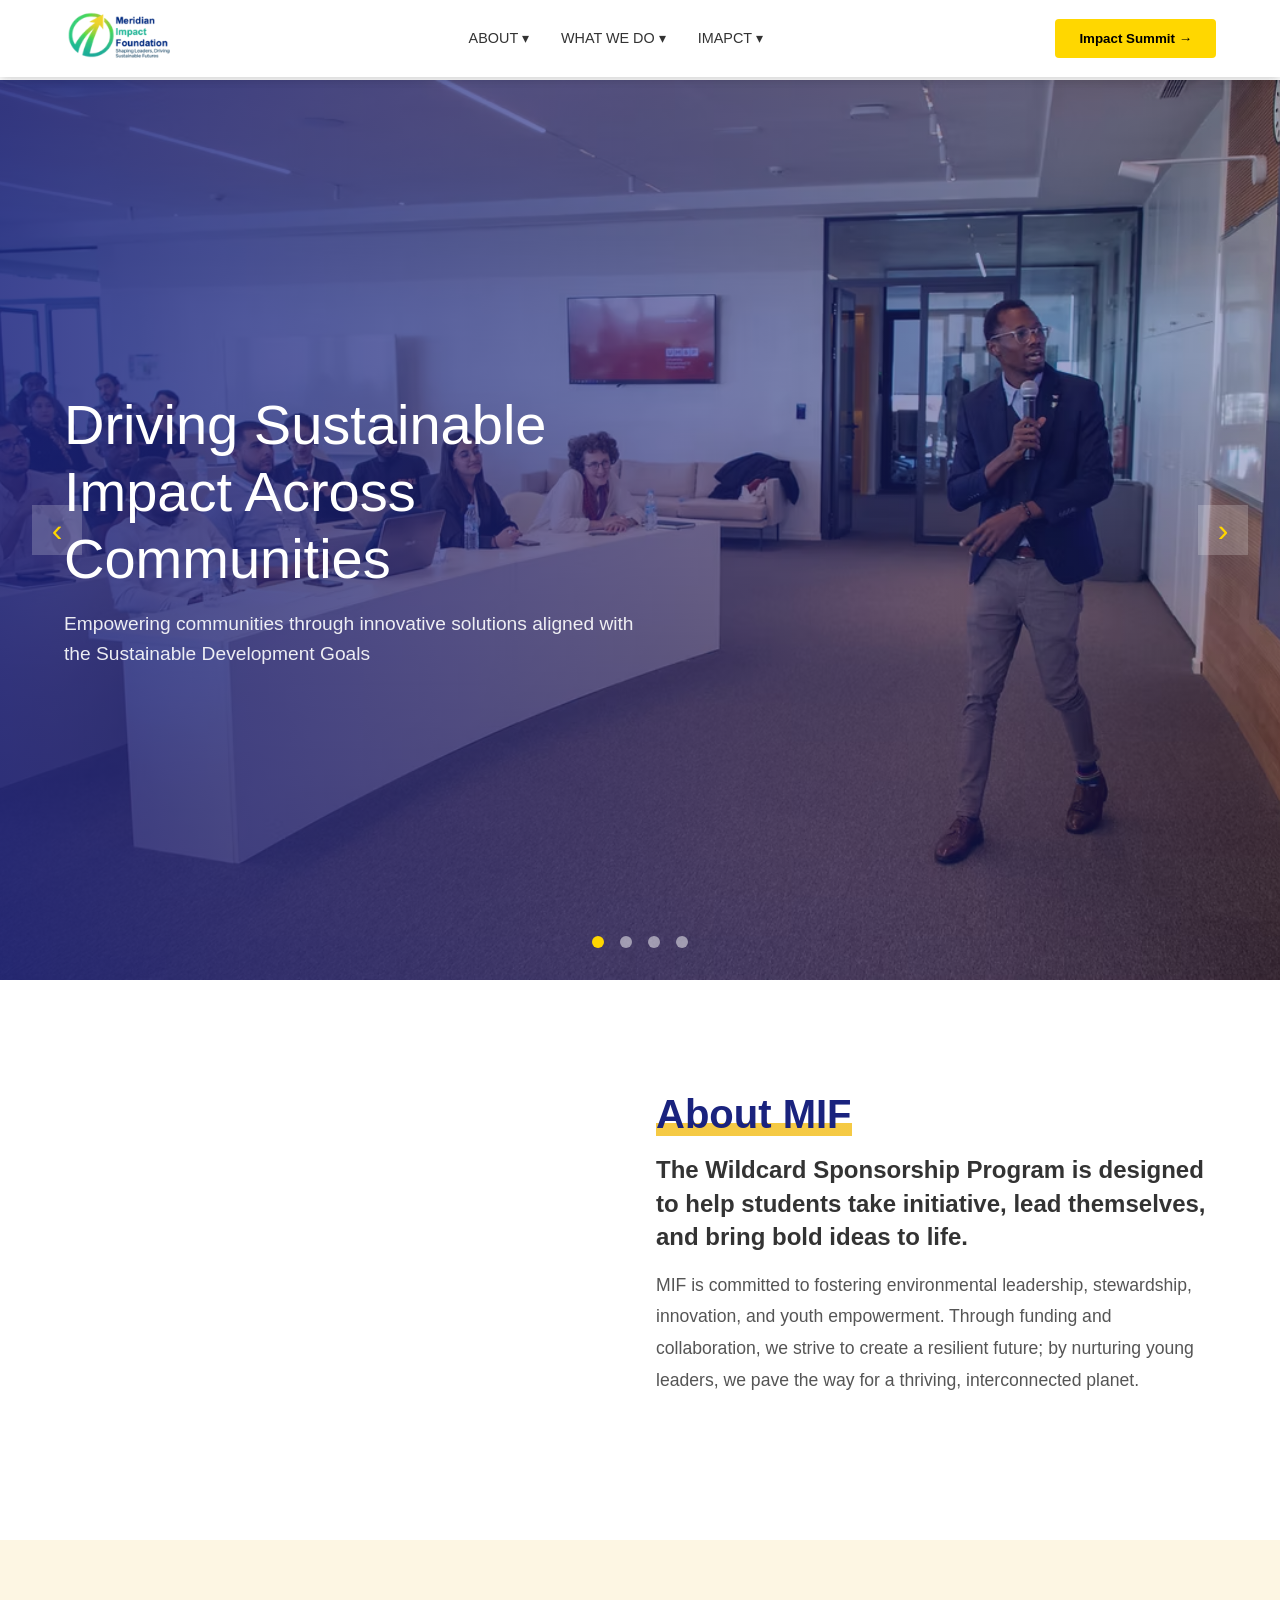
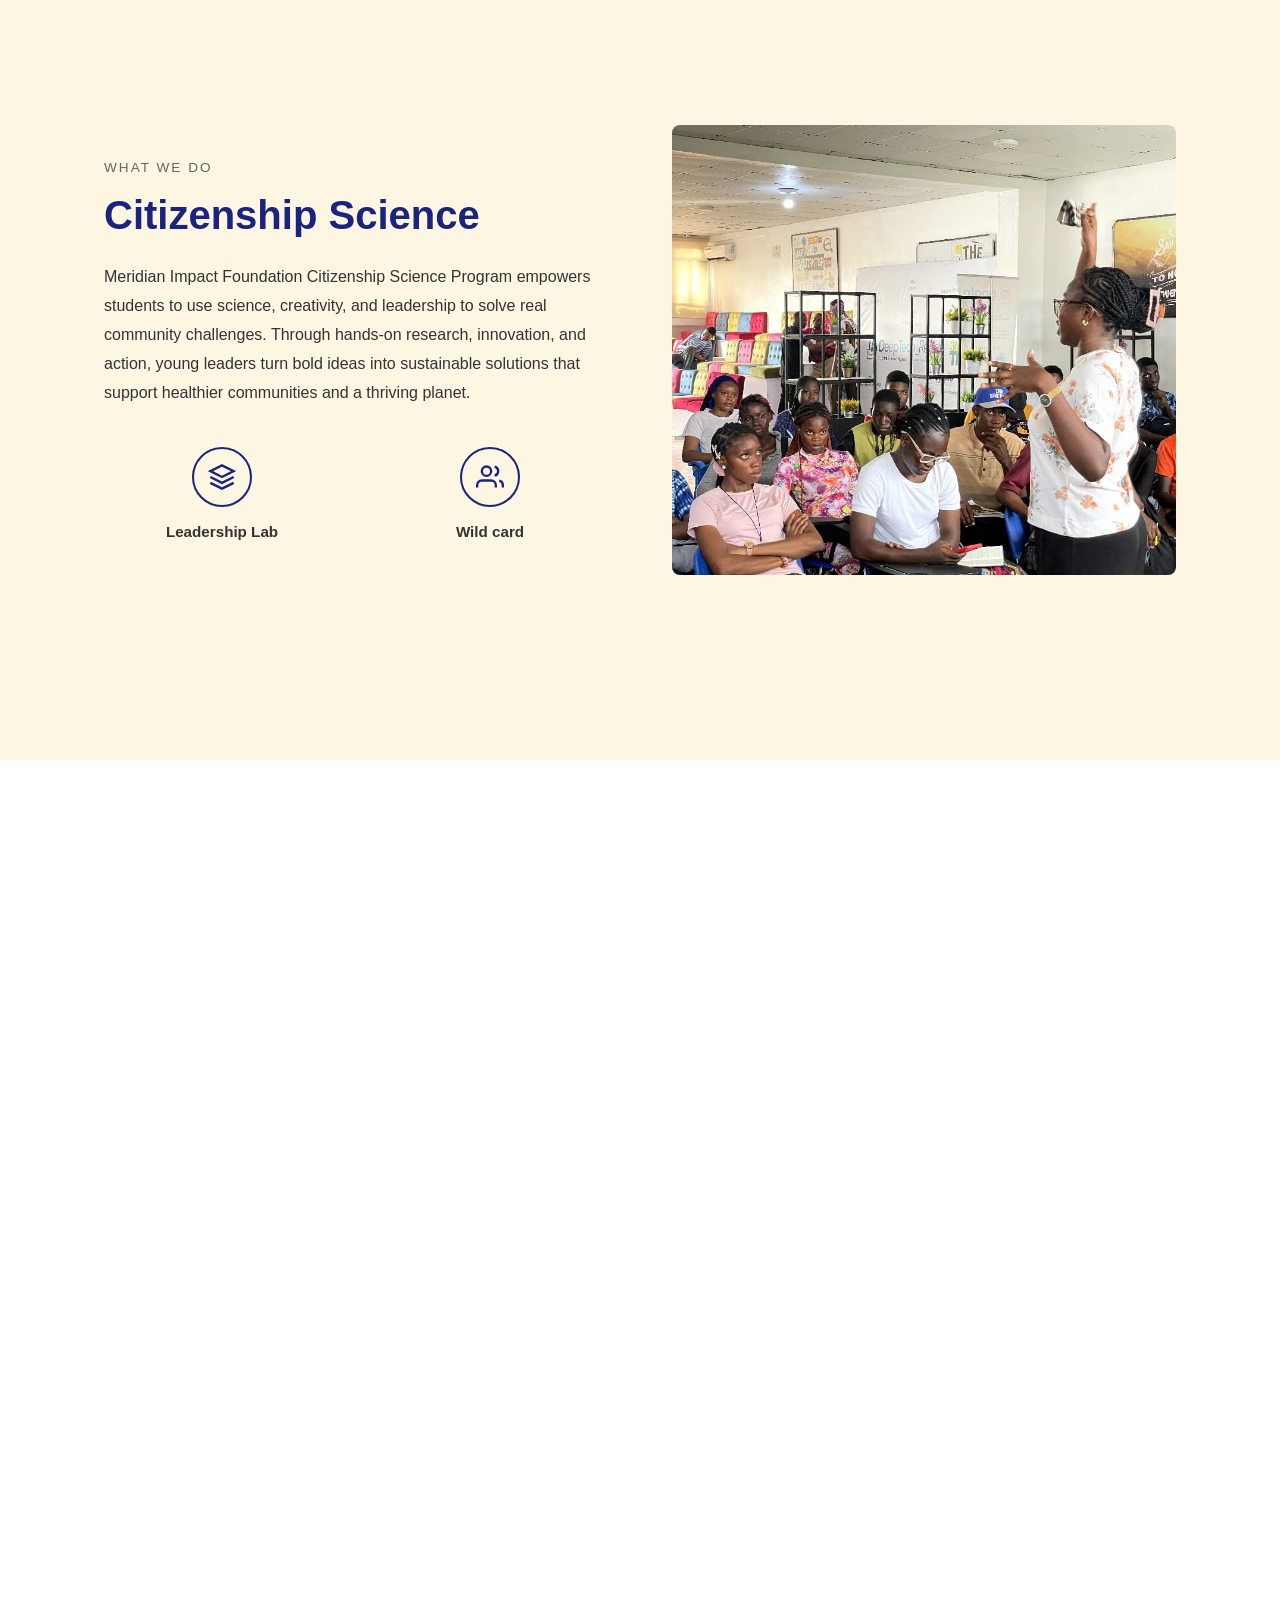
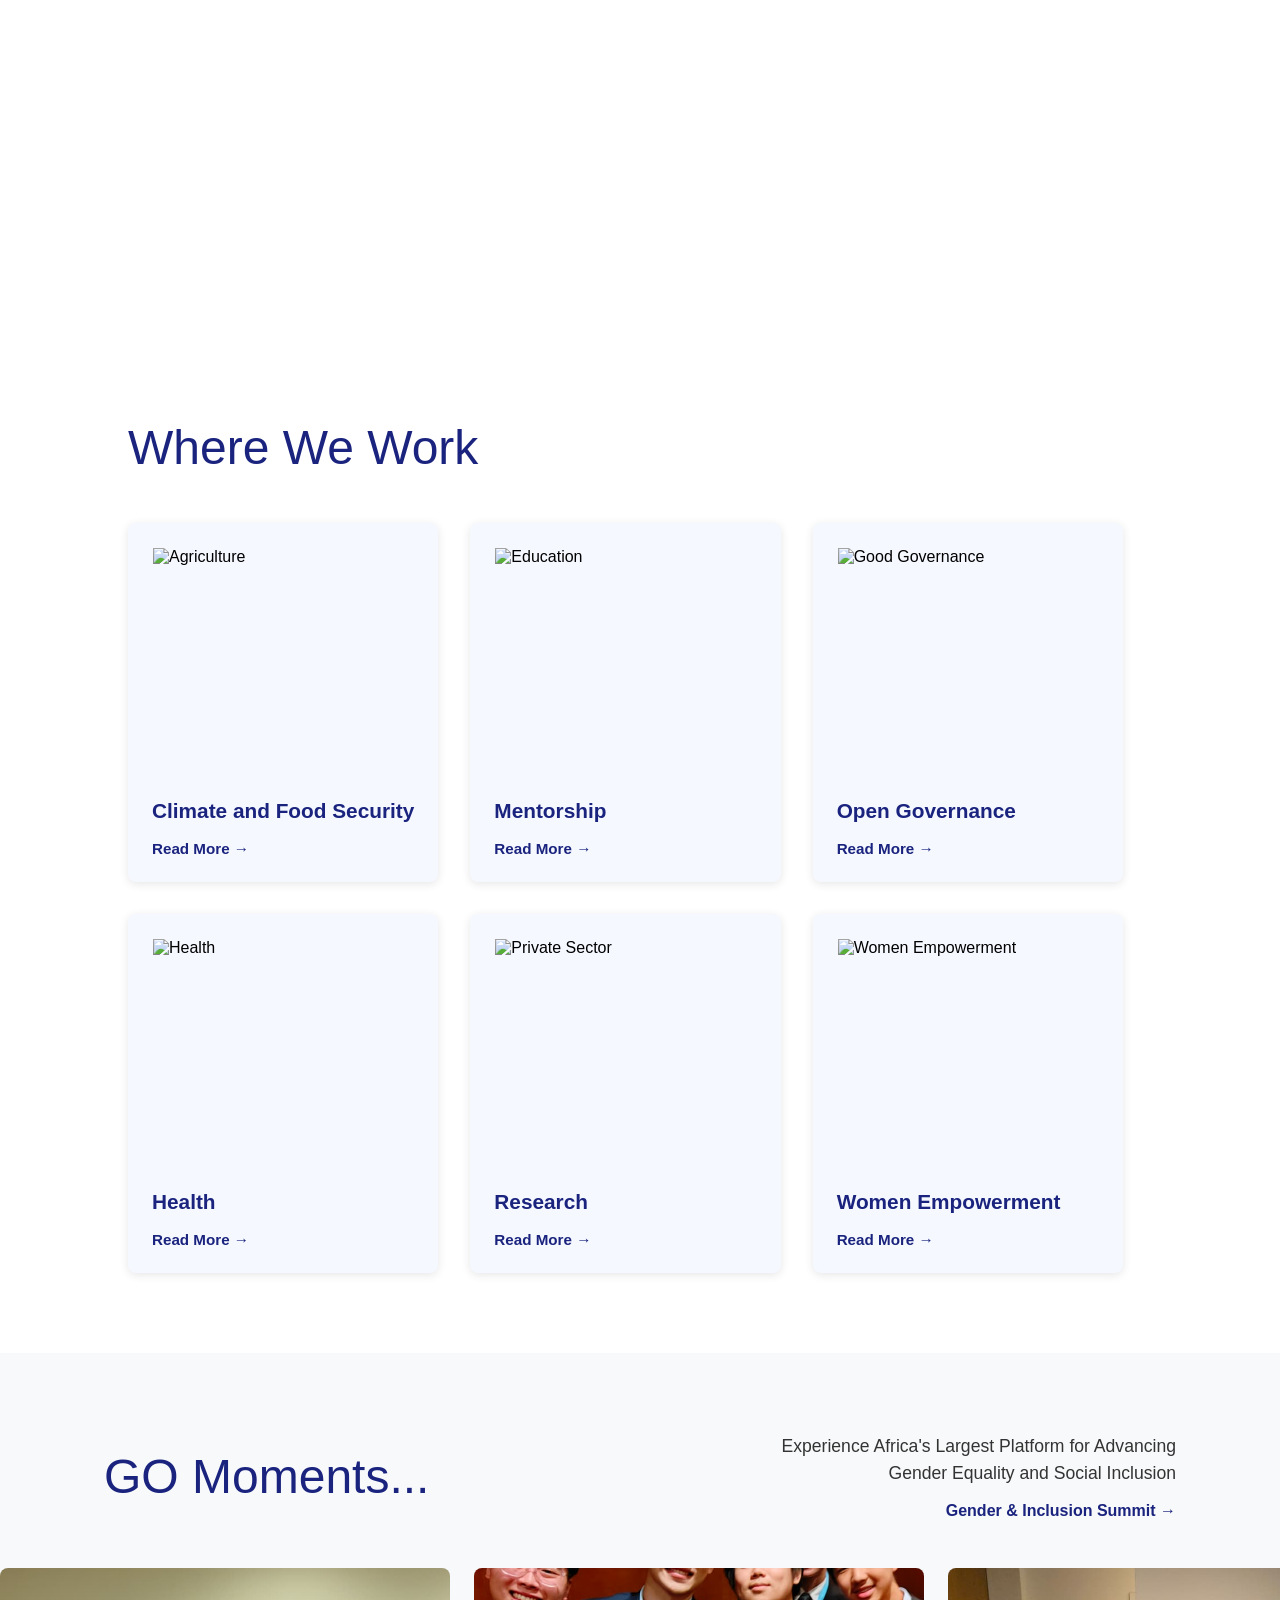
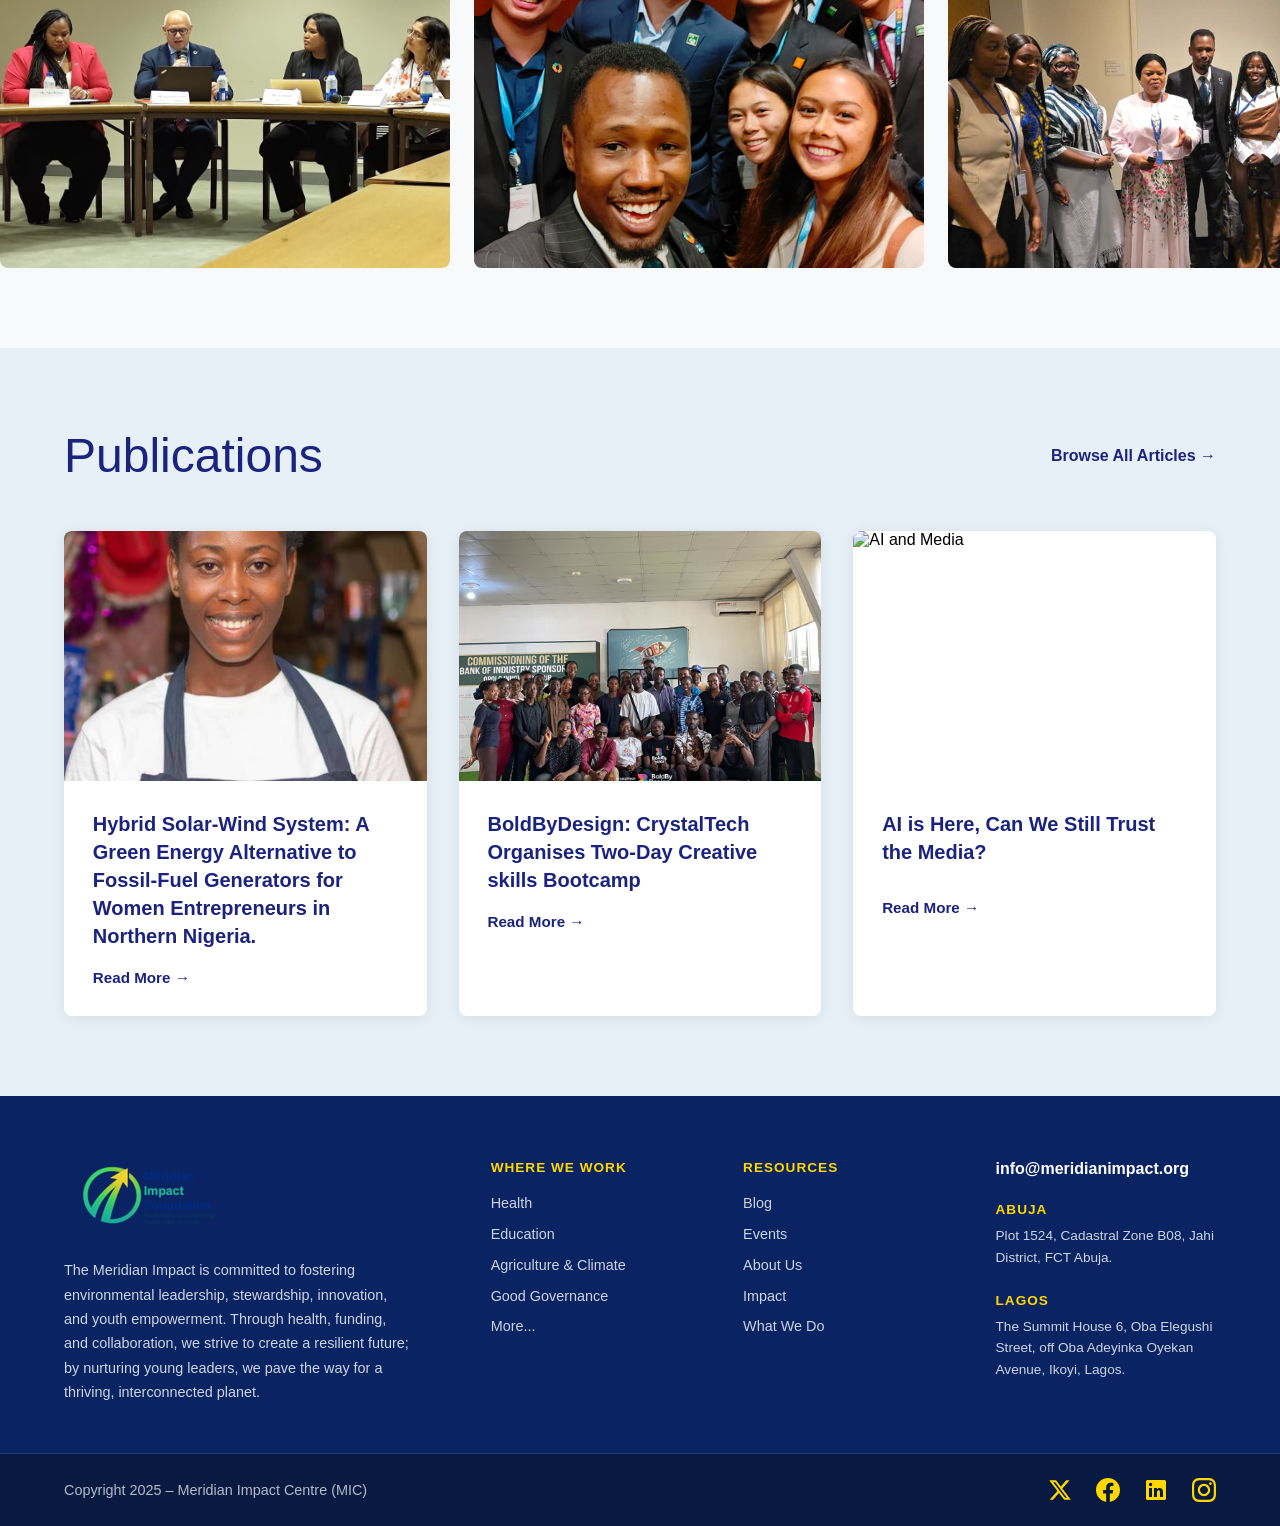
==== commit 8b2ccd77: "/" ====
--- a/index.html
+++ b/index.html
@@ -324,6 +324,52 @@
           </div>
           <div class="wwd-image">
             <img src="/img/meridian-stem.jpg" alt="Policy research" />
+          </div>
+        </div>
+      </div>
+      <div class="what-we-do-section">
+        <div class="wwd-content">
+          <div class="wwd-text">
+            <p class="wwd-label">WHAT WE DO</p>
+            <h2>Citizens’ Deliberation & Democratic Innovation Programme (CDDI)</h2>
+            <p class="wwd-description">
+              Strengthening community voices in global decision-making through inclusive deliberation and participatory governance.
+              The Citizens’ Deliberation & Democratic Innovation Programme builds democratic capacity,
+               connecting grassroots perspectives to policy processes. 
+                <div class="wwd-items">
+              <div class="wwd-item">
+                <div class="wwd-icon">
+                  <svg
+                    viewBox="0 0 24 24"
+                    fill="none"
+                    stroke="currentColor"
+                    stroke-width="2"
+                  >
+                    <path d="M2 3h6a4 4 0 0 1 4 4v14a3 3 0 0 0-3-3H2z"></path>
+                    <path d="M22 3h-6a4 4 0 0 0-4 4v14a3 3 0 0 1 3-3h7z"></path>
+                  </svg>
+                </div>
+                <p>Social Entrepreneurship</p>
+              </div>
+              <div class="wwd-item">
+                <div class="wwd-icon">
+                  <svg
+                    viewBox="0 0 24 24"
+                    fill="none"
+                    stroke="currentColor"
+                    stroke-width="2"
+                  >
+                    <polyline
+                      points="22 12 18 12 15 21 9 3 6 12 2 12"
+                    ></polyline>
+                  </svg>
+                </div>
+                <p>Impact Evaluation</p>
+              </div>
+            </div>
+          </div>
+          <div class="wwd-image">
+            <img src="/img/hands.jpg" alt="Policy research" />
           </div>
         </div>
       </div>
--- a/style.css
+++ b/style.css
@@ -99,7 +99,7 @@
 /* Mobile Menu */
 .mobile-menu {
   position: fixed;
-  top: 80px;
+  top: 75px;
   left: 0;
   right: 0;
   background: #fff;
@@ -380,7 +380,7 @@
 /* What We Do Wrapper */
 .what-we-do-wrapper {
   position: relative;
-  height: 300vh; /* Adjusted for 3 sections */
+  height: 400vh; /* Adjusted for 3 sections */
 }
 
 .what-we-do-section {
@@ -424,7 +424,7 @@
 }
 
 .wwd-text h2 {
-  font-size: 2.8rem;
+  font-size: 2.5rem;
   color: #1a237e;
   margin-bottom: 1.5rem;
   font-weight: 600;
--- a/responsive.css
+++ b/responsive.css
@@ -255,6 +255,9 @@
       .articles-grid {
         grid-template-columns: repeat(1, 1fr);
 }
+.what-we-do-section {
+  padding: 2rem 0;
+}
 }
 
 @media (max-width: 390px){
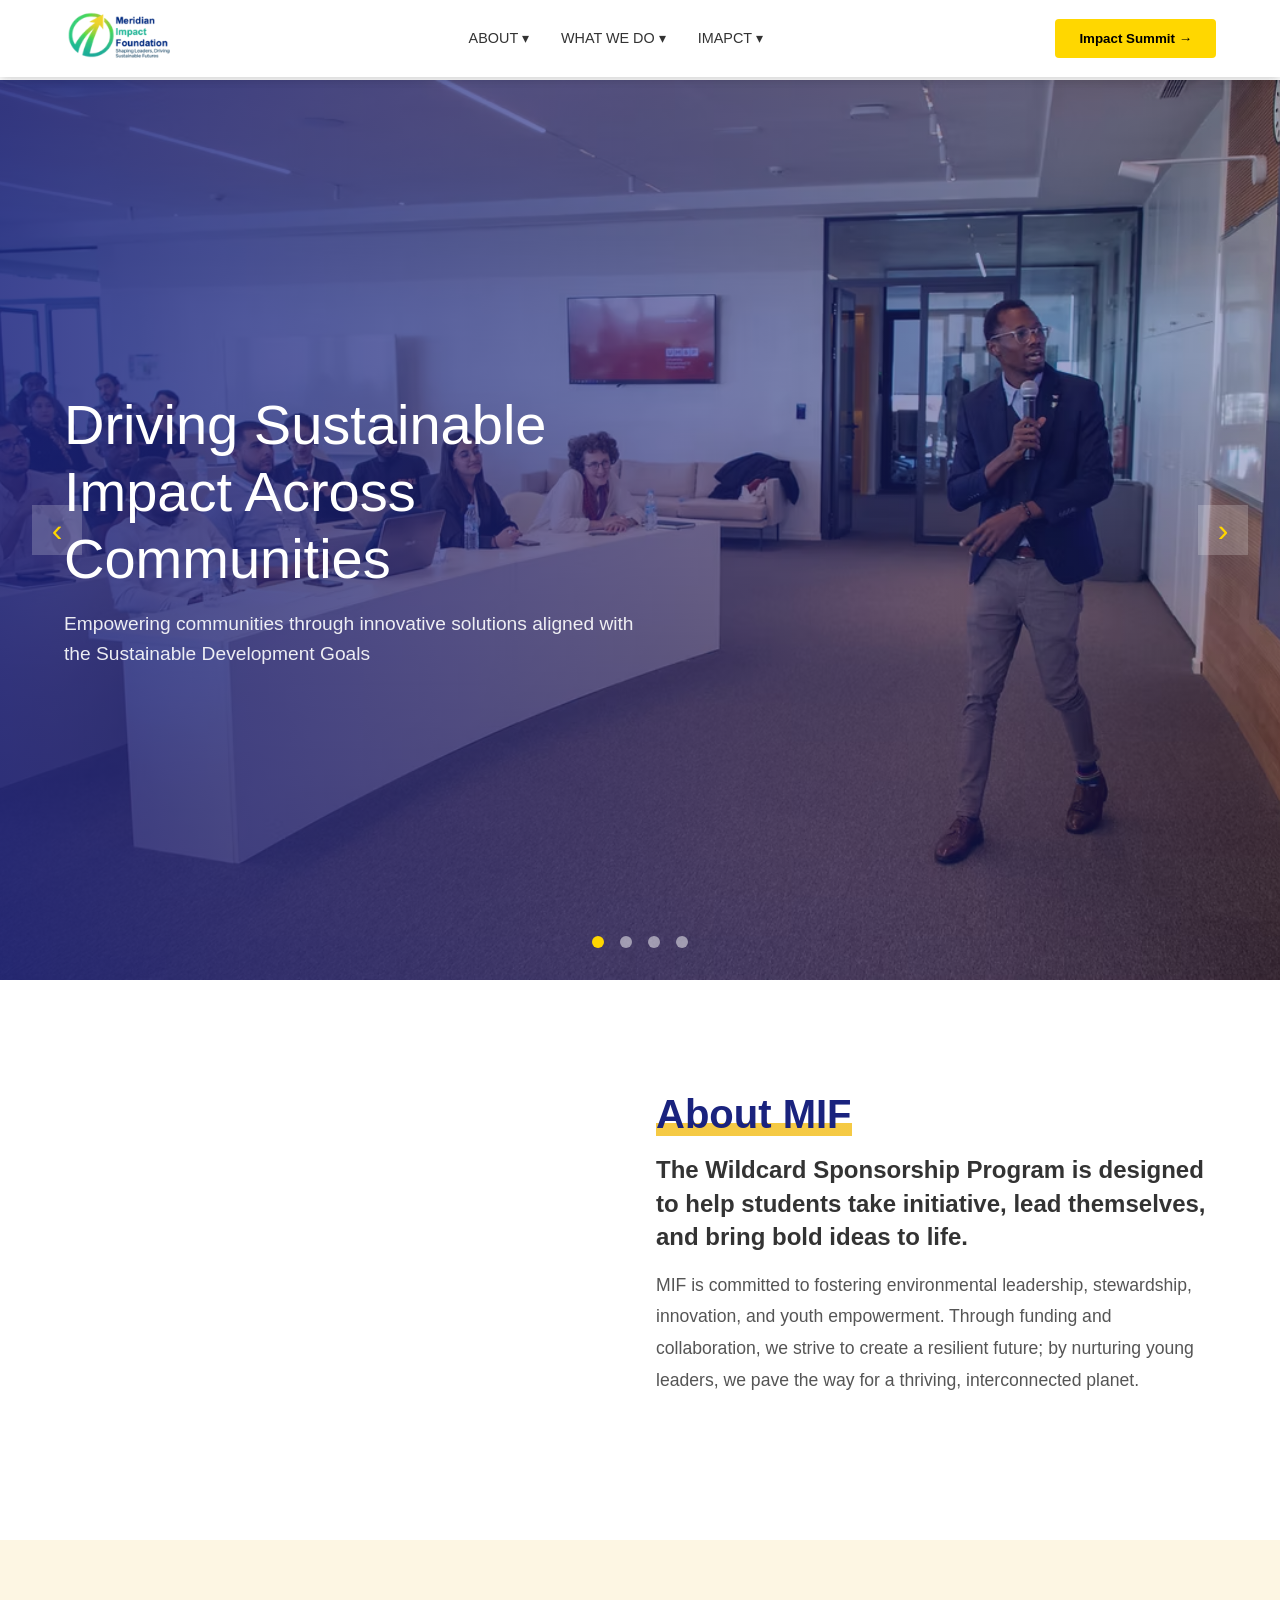
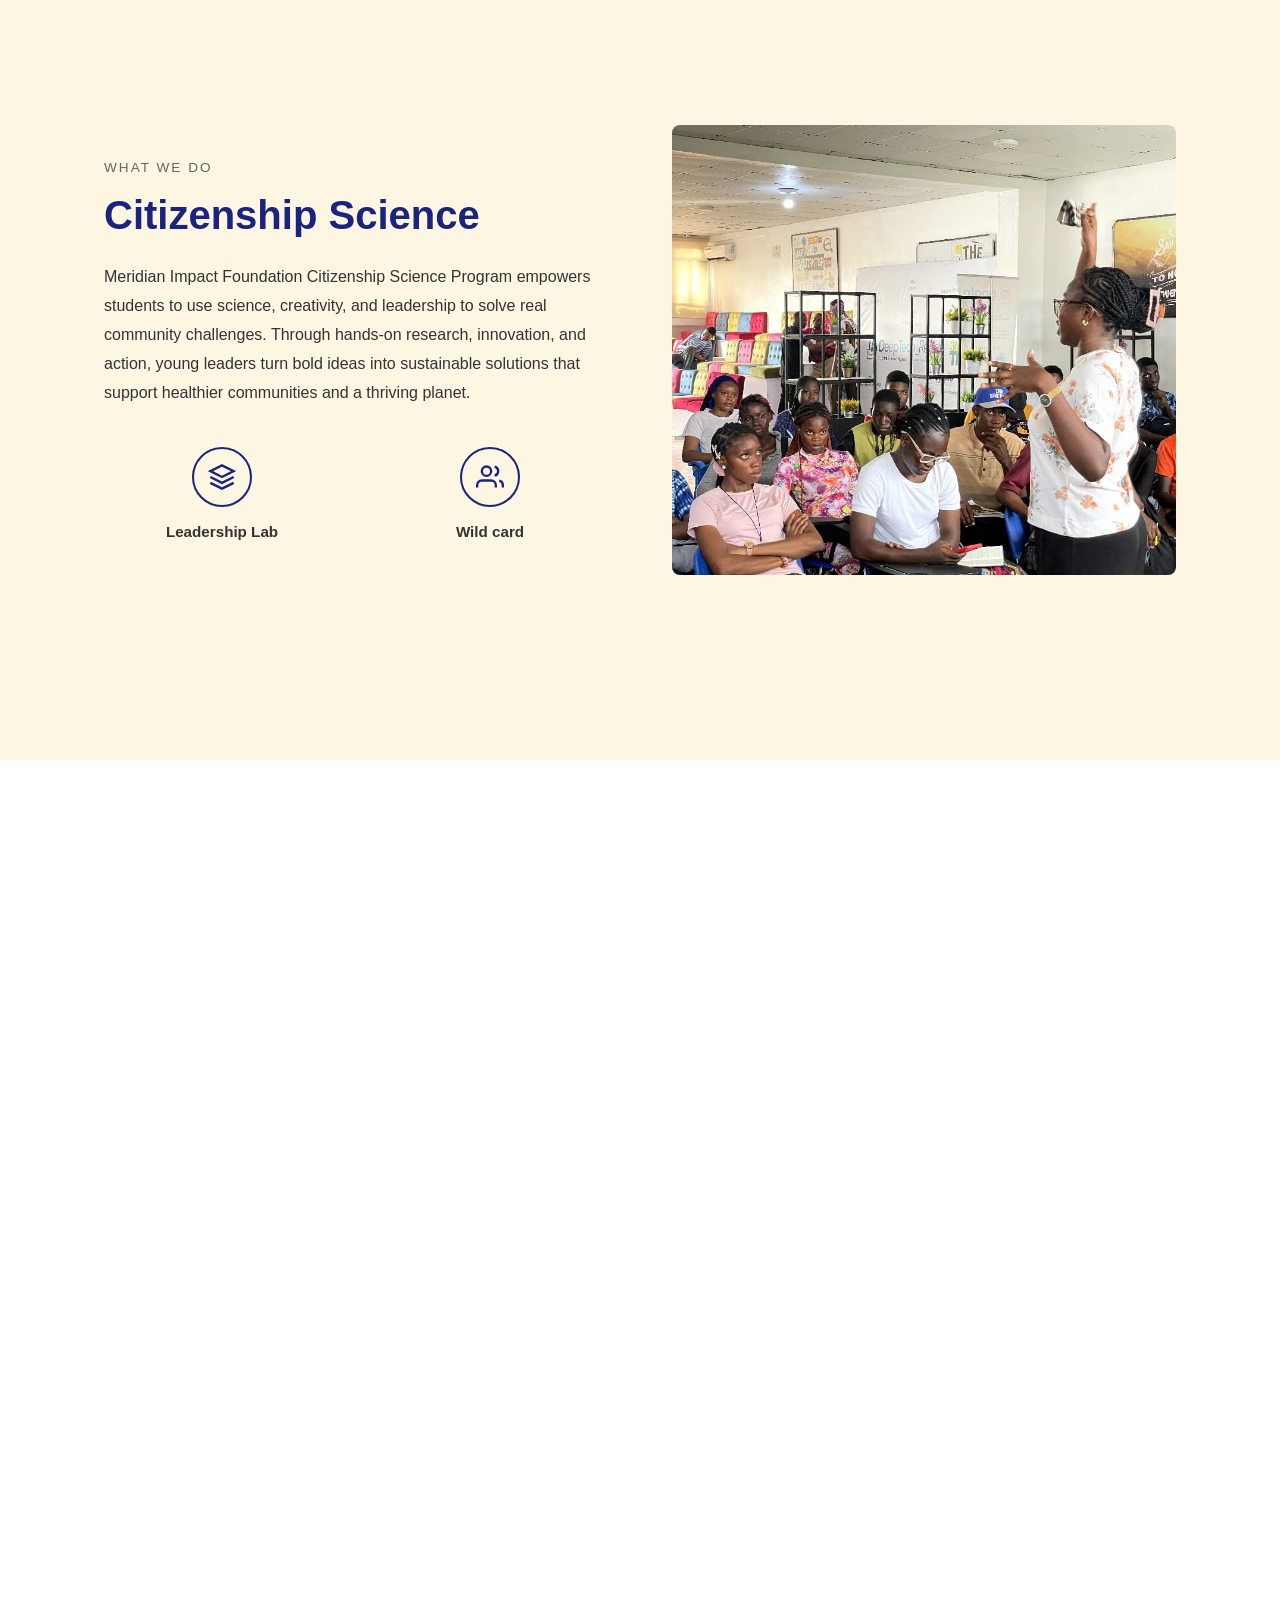
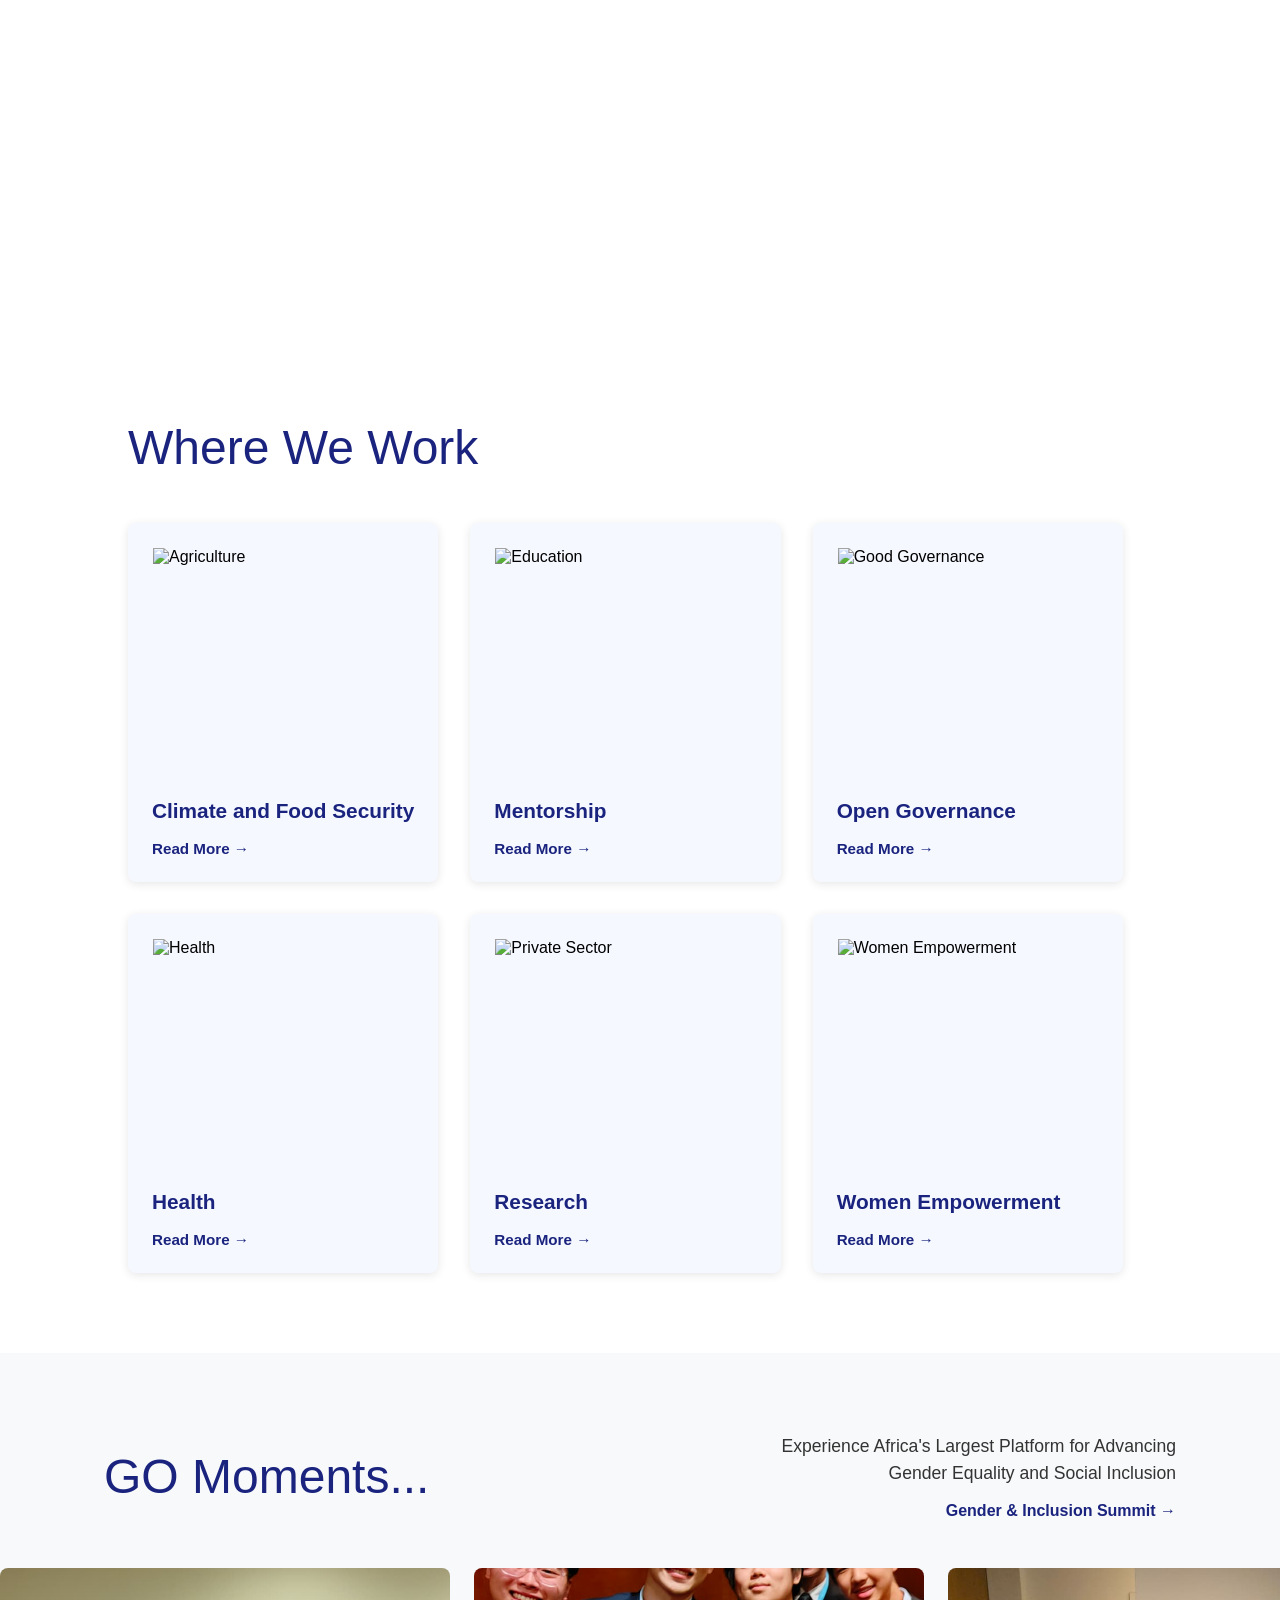
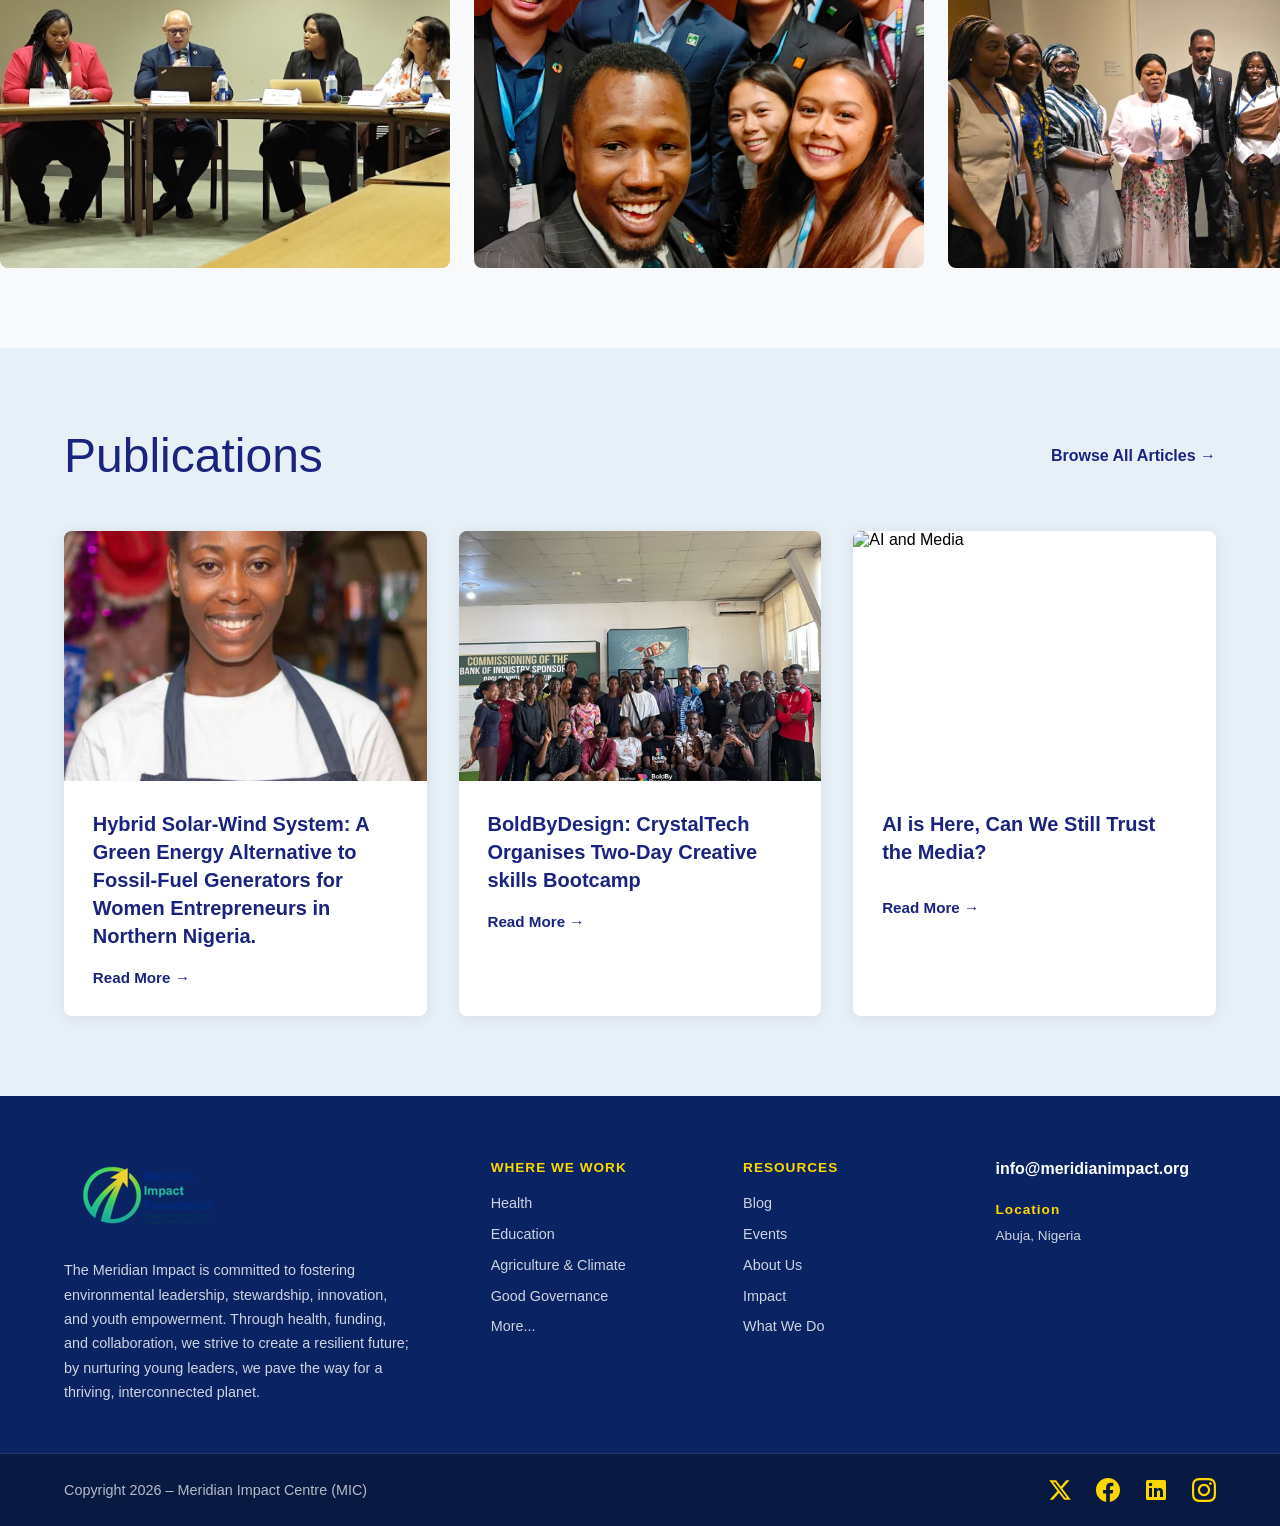
==== commit 8390890a: "/" ====
--- a/index.html
+++ b/index.html
@@ -7,6 +7,24 @@
     <link rel="stylesheet" href="style.css" />
     <link rel="icon" type="image/svg+png" href="./img/meridian-logo-1.png" />
     <link rel="stylesheet" href="responsive.css" />
+
+<!-- Primary Meta Tags -->
+<meta name="description" content="Empowering young leaders to drive sustainable impact through innovation, environmental stewardship, and community action." />
+
+<!-- Open Graph / Facebook / WhatsApp -->
+<meta property="og:type" content="website" />
+<meta property="og:url" content="https://meridianimpact.org/" />
+<meta property="og:title" content="Youth Empowerment for Sustainable Impact | MIF" />
+<meta property="og:description" content="Supporting youth-led ideas that advance environmental leadership, innovation, and resilient communities." />
+<meta property="og:image" content="https://meridianimpact.org/img/meridian-logo-1.png" />
+
+<!-- Twitter -->
+<meta property="twitter:card" content="summary_large_image" />
+<meta property="twitter:url" content="https://meridianimpact.org/" />
+<meta property="twitter:title" content="Youth-Led Solutions for a Resilient Future" />
+<meta property="twitter:description" content="Empowering young leaders to create lasting environmental and social impact." />
+<meta property="twitter:image" content="https://meridianimpact.org/img/meridian-logo-1.png" />
+
   </head>
   <body>
     <!-- Header -->
@@ -349,7 +367,7 @@
                     <path d="M22 3h-6a4 4 0 0 0-4 4v14a3 3 0 0 1 3-3h7z"></path>
                   </svg>
                 </div>
-                <p>Social Entrepreneurship</p>
+                <p>Democratic Discourse</p>
               </div>
               <div class="wwd-item">
                 <div class="wwd-icon">
@@ -364,7 +382,7 @@
                     ></polyline>
                   </svg>
                 </div>
-                <p>Impact Evaluation</p>
+                <p>Citizenship Education</p>
               </div>
             </div>
           </div>
@@ -651,18 +669,18 @@
               <p class="contact-email">info@meridianimpact.org</p>
               <div class="contact-addresses">
                 <div class="address-block">
-                  <p class="address-label">ABUJA</p>
+                  <p class="address-label">Location</p>
                   <p>
-                    Plot 1524, Cadastral Zone B08, Jahi District, FCT Abuja.
+                   Abuja, Nigeria
                   </p>
                 </div>
-                <div class="address-block">
+                <!-- <div class="address-block">
                   <p class="address-label">LAGOS</p>
                   <p>
                     The Summit House 6, Oba Elegushi Street, off Oba Adeyinka
                     Oyekan Avenue, Ikoyi, Lagos.
                   </p>
-                </div>
+                </div> -->
               </div>
             </div>
           </div>
@@ -672,7 +690,7 @@
       <!-- Footer Bottom -->
       <div class="footer-bottom">
         <div class="footer-bottom-container">
-          <p class="copyright">Copyright 2025 – Meridian Impact Centre (MIC)</p>
+          <p class="copyright">Copyright 2026 – Meridian Impact Centre (MIC)</p>
           <div class="social-links">
             <a href="#" aria-label="Twitter" class="social-icon">
               <svg viewBox="0 0 24 24" fill="currentColor">
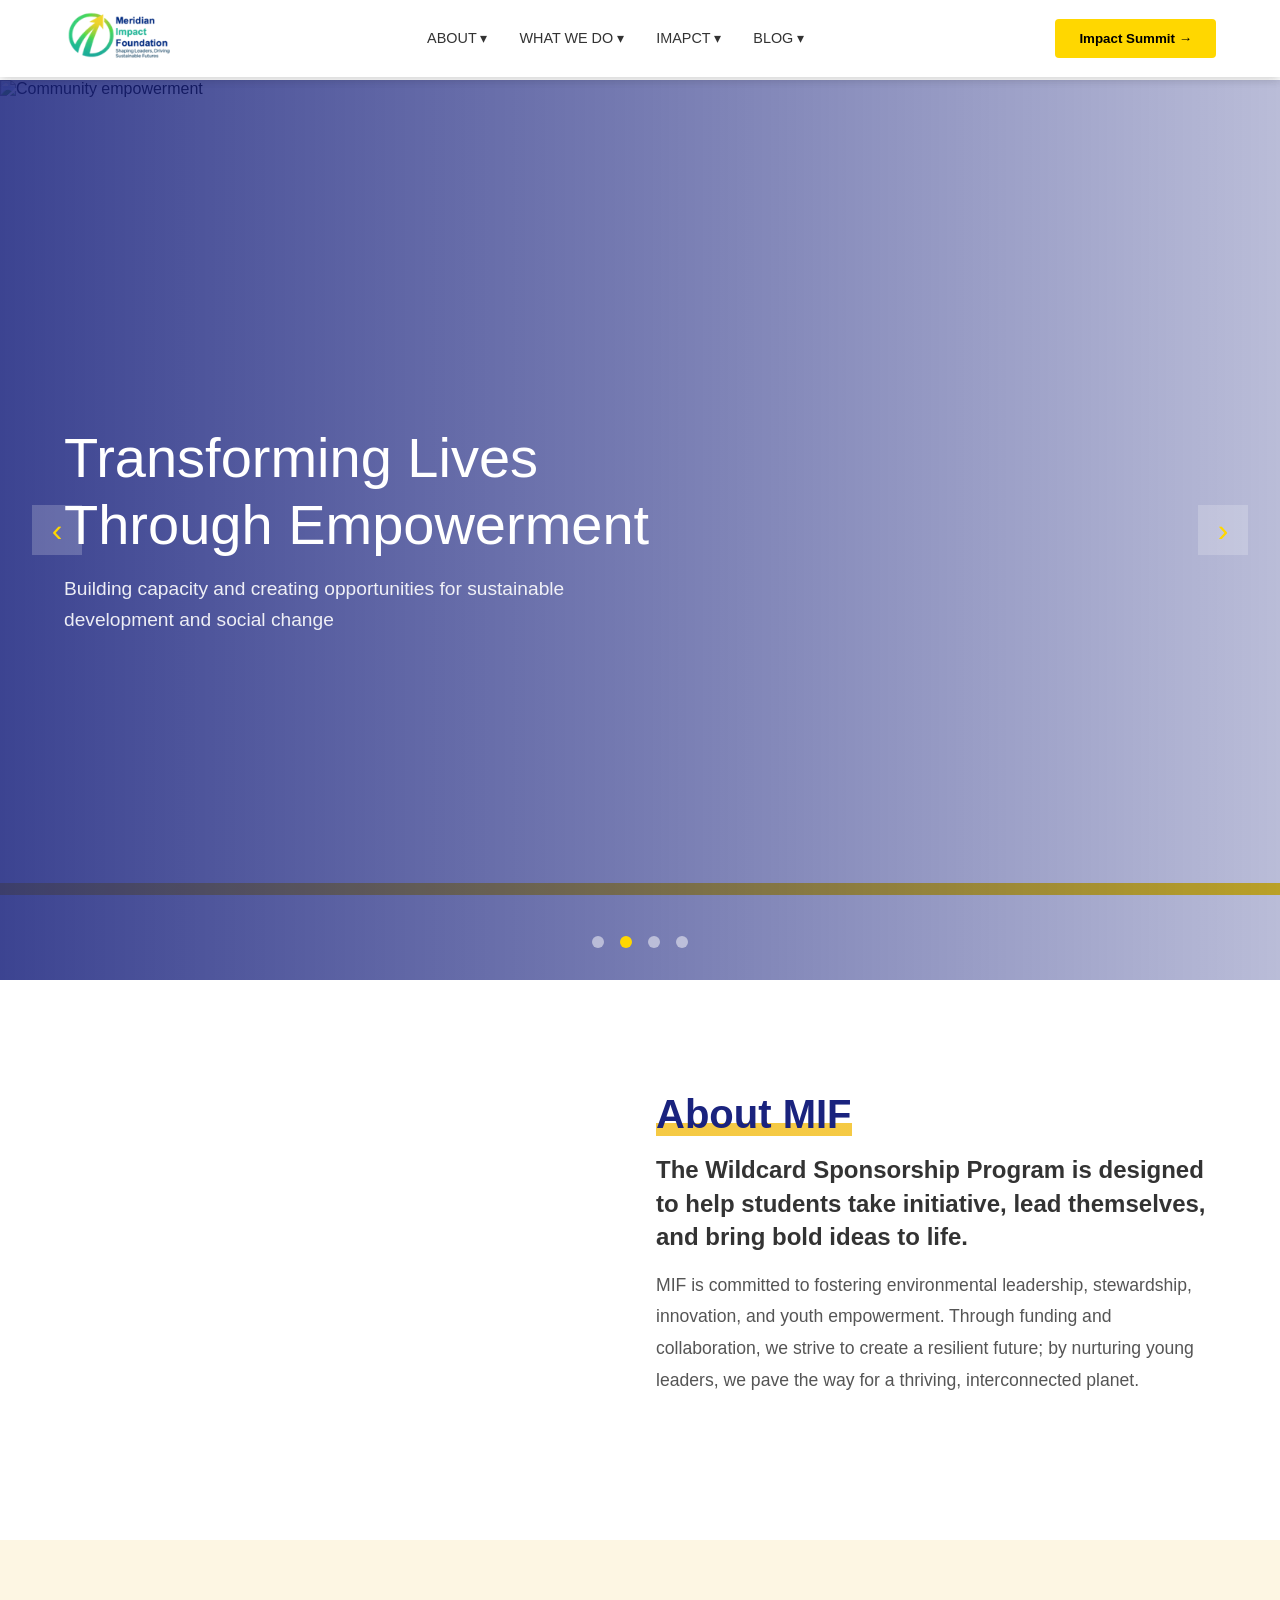
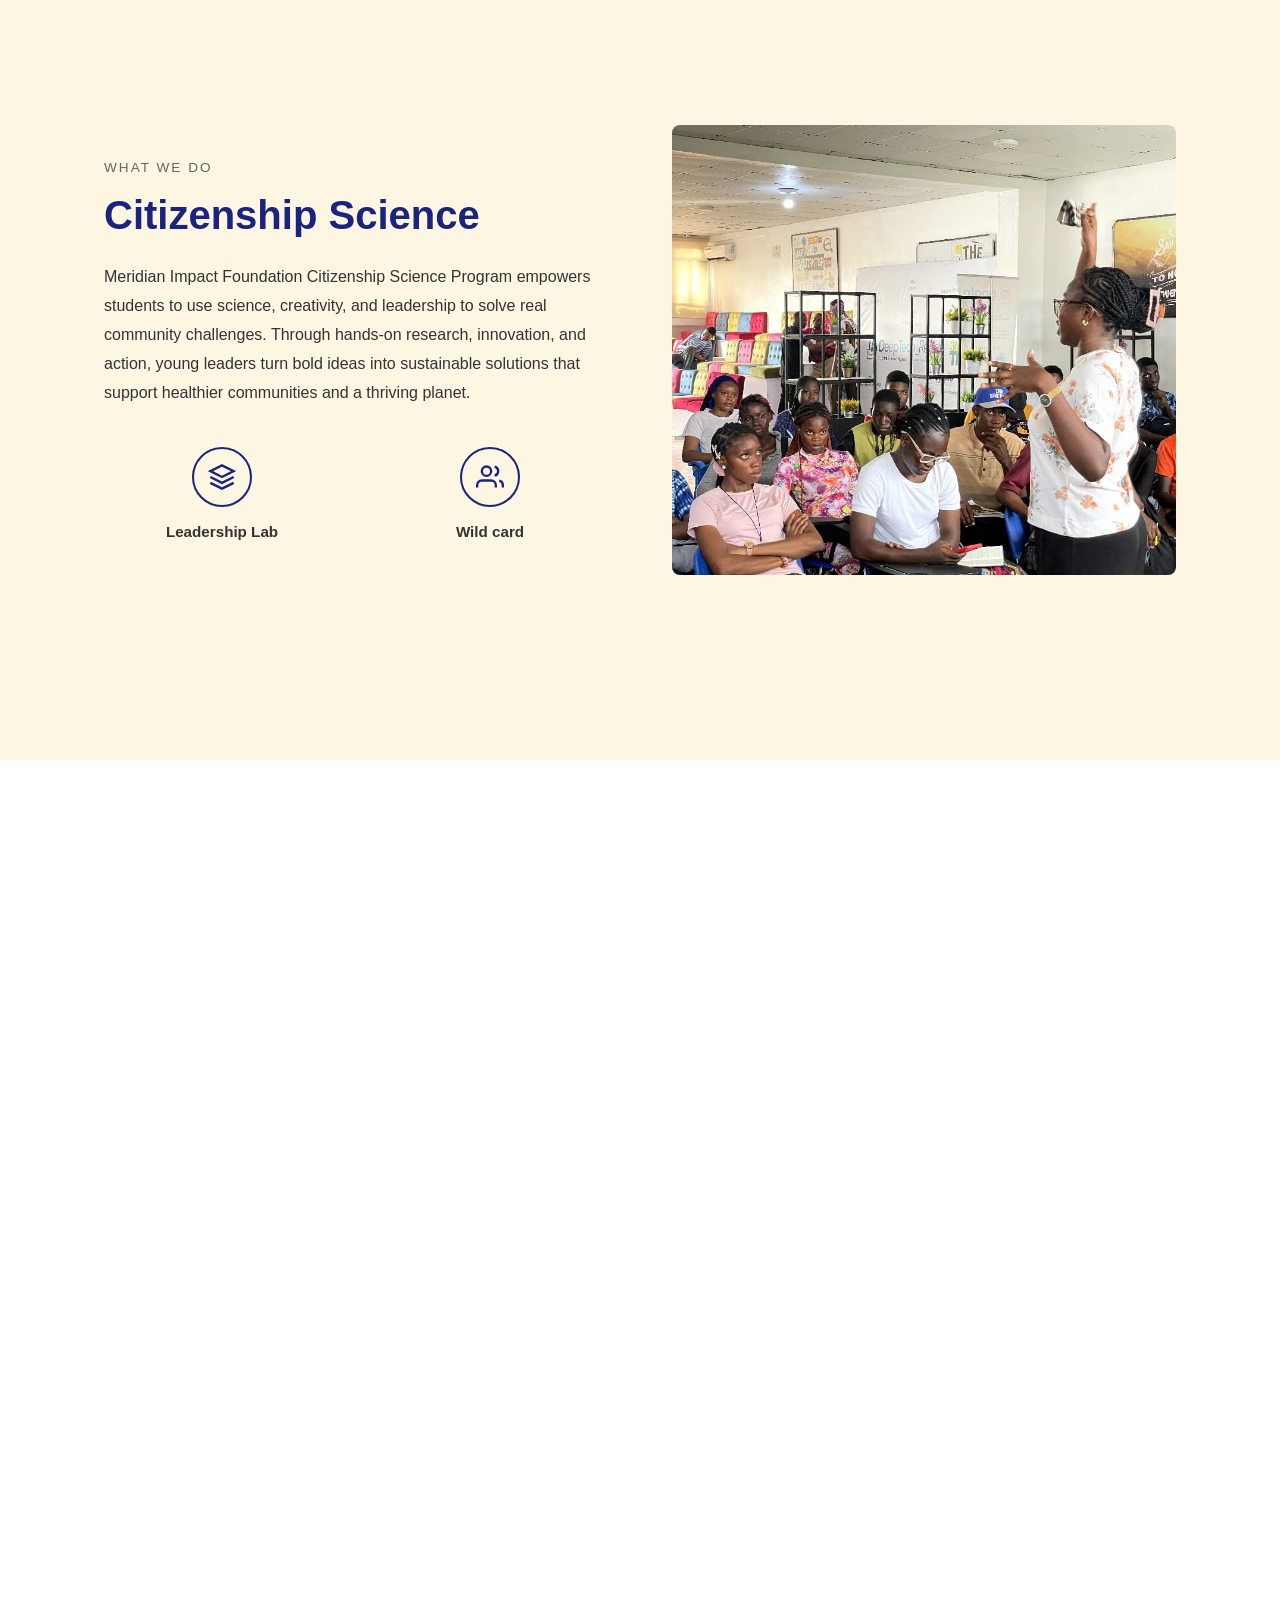
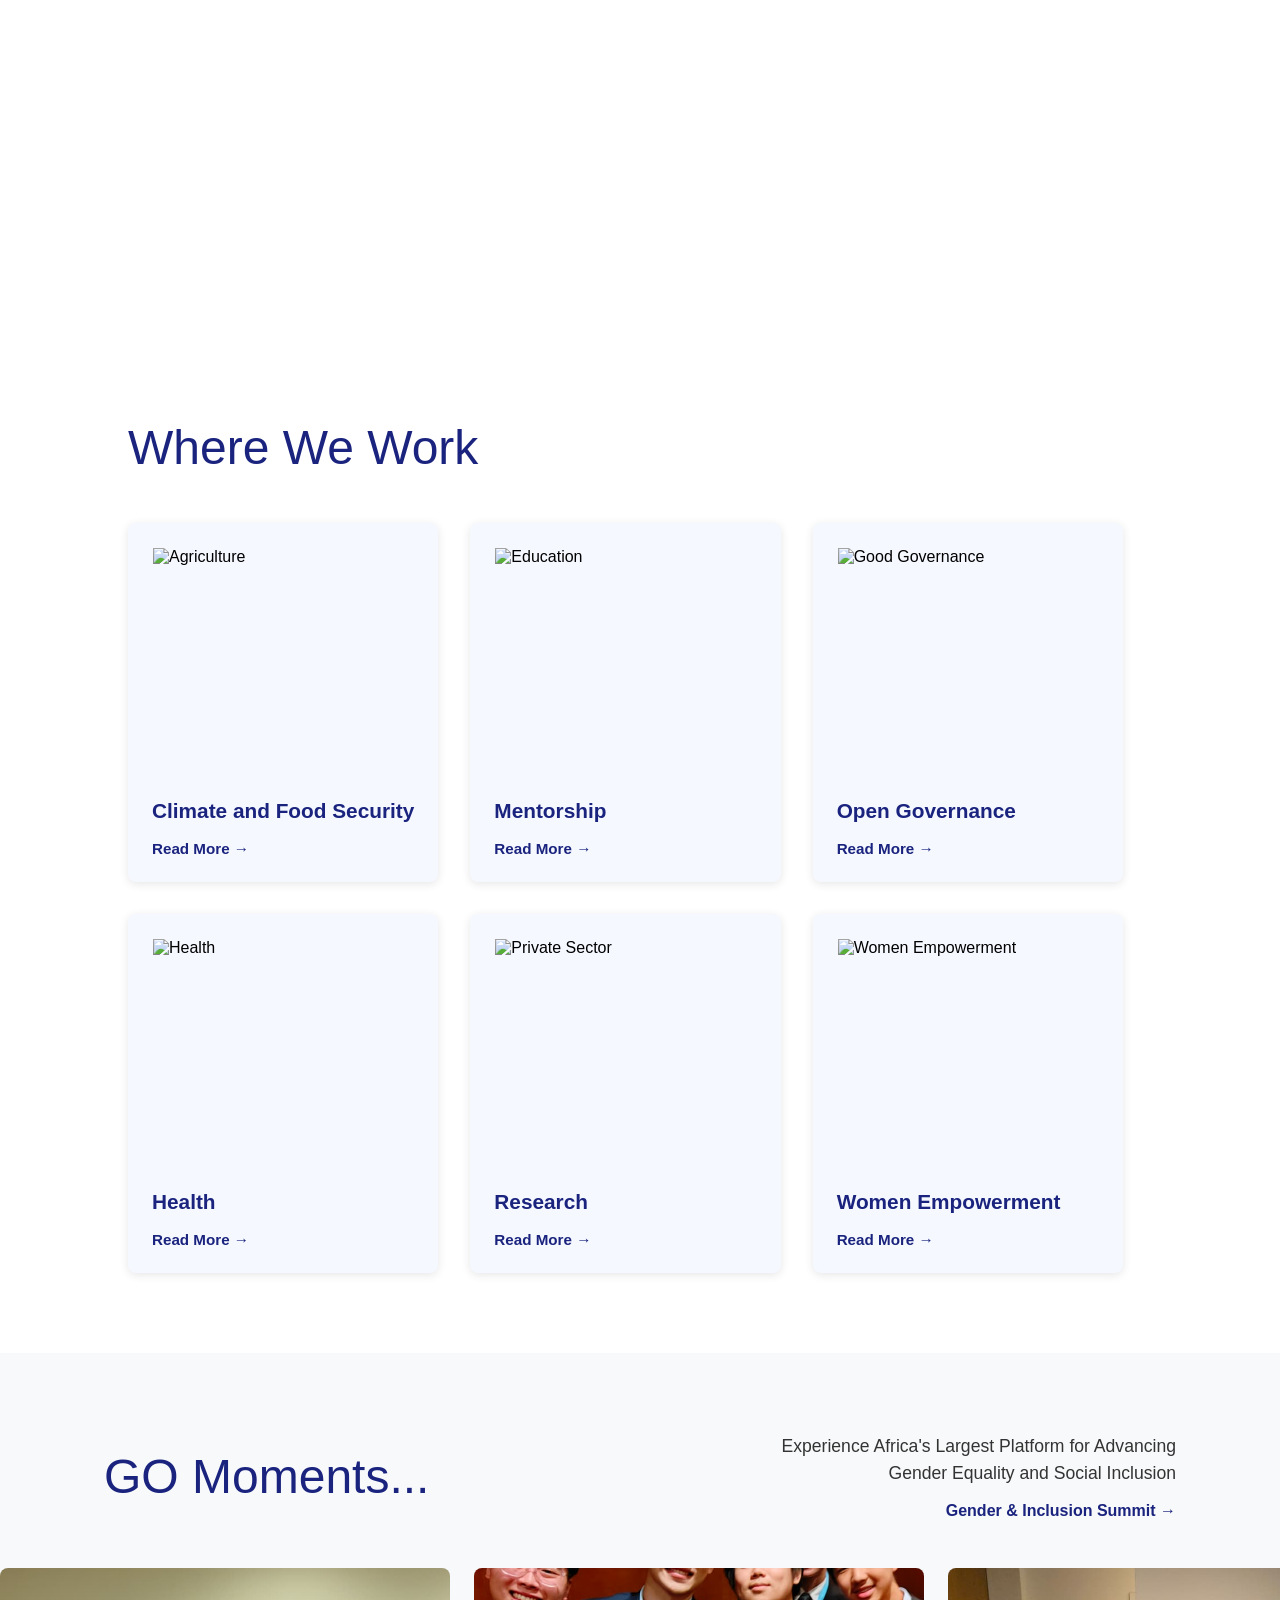
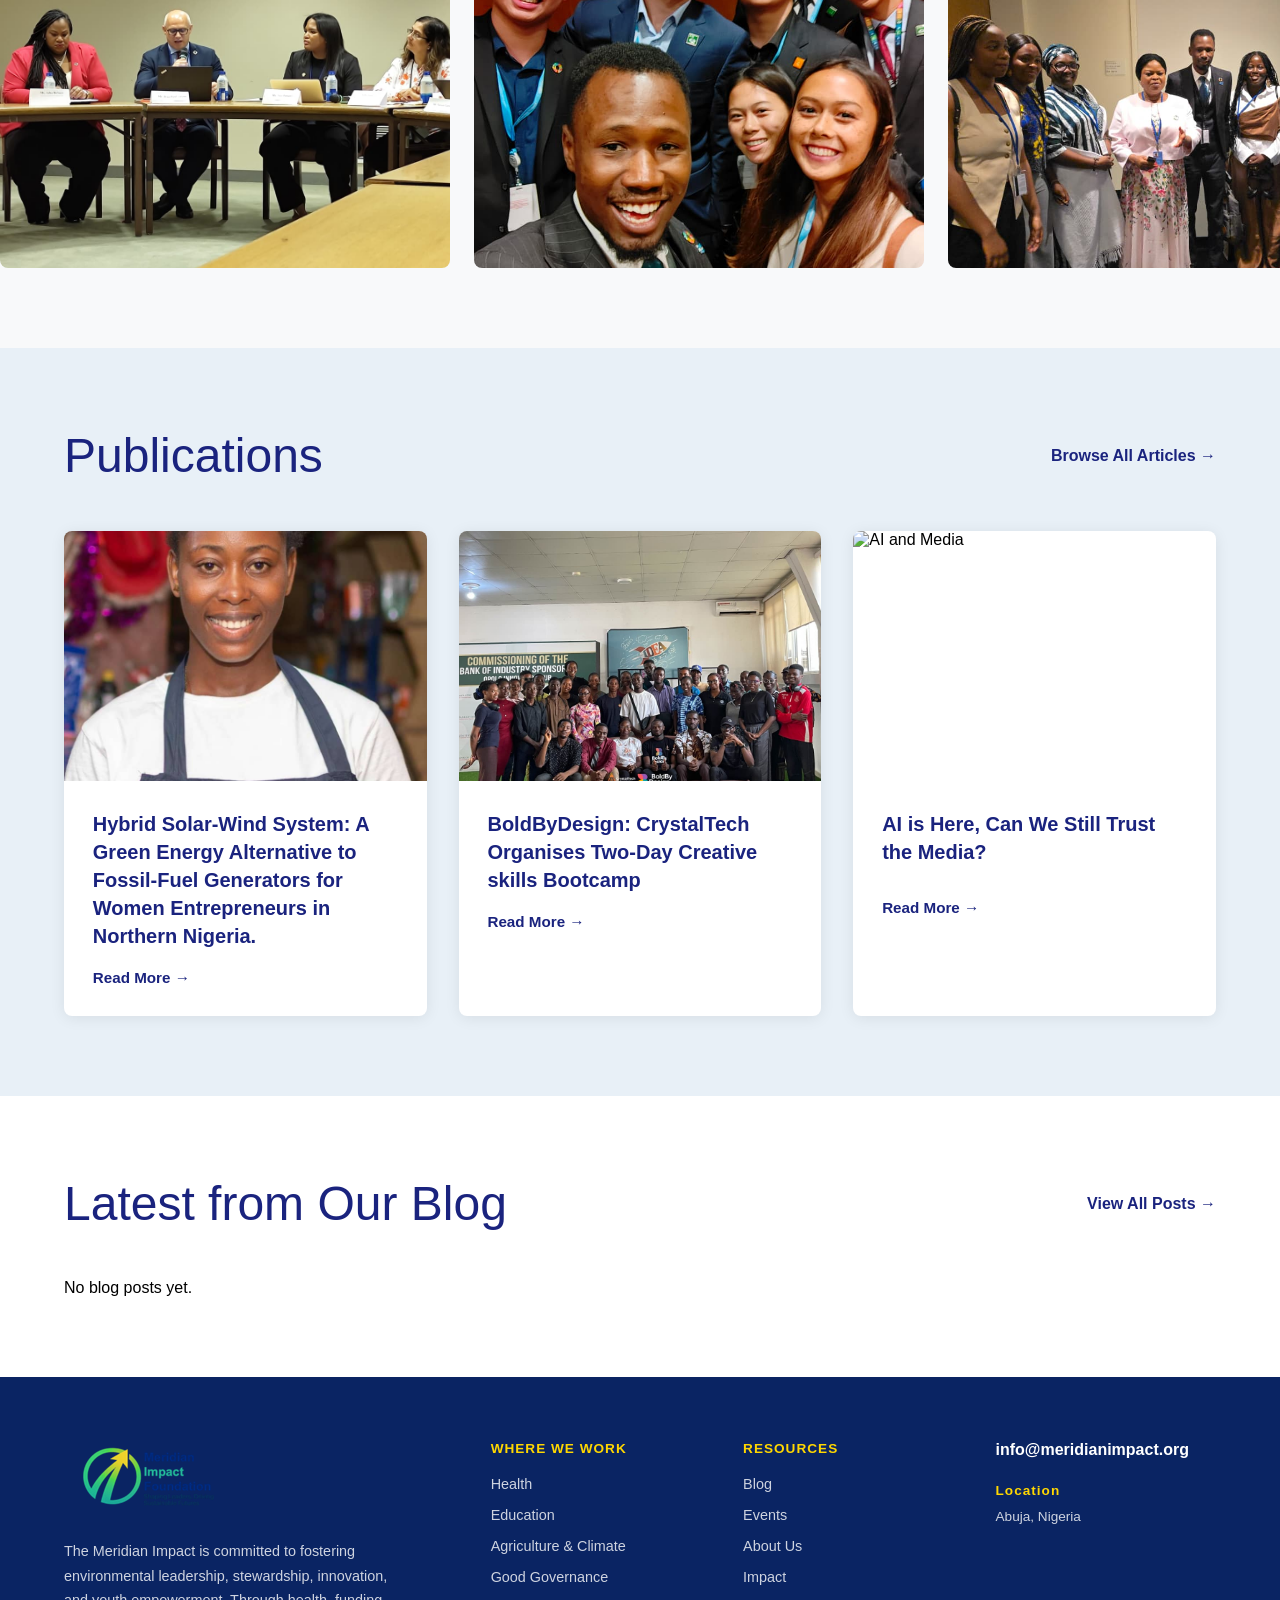
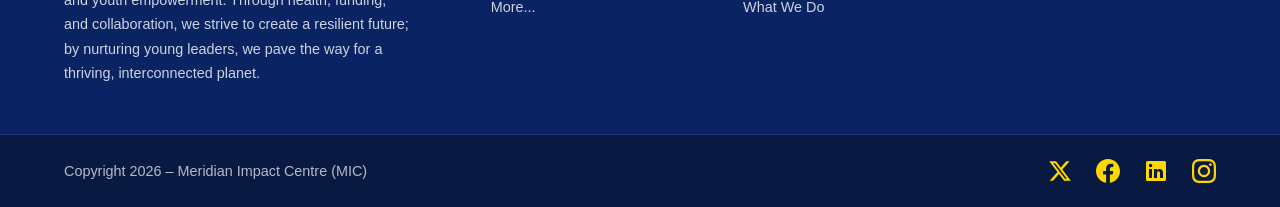
==== commit e3ac734c: "blog" ====
--- a/index.html
+++ b/index.html
@@ -7,6 +7,7 @@
     <link rel="stylesheet" href="style.css" />
     <link rel="icon" type="image/svg+png" href="./img/meridian-logo-1.png" />
     <link rel="stylesheet" href="responsive.css" />
+    <link rel="stylesheet" href="blog.css" />
 
 <!-- Primary Meta Tags -->
 <meta name="description" content="Empowering young leaders to drive sustainable impact through innovation, environmental stewardship, and community action." />
@@ -26,6 +27,18 @@
 <meta property="twitter:image" content="https://meridianimpact.org/img/meridian-logo-1.png" />
 
   </head>
+  <script src="https://identity.netlify.com/v1/netlify-identity-widget.js"></script>
+<script>
+  if (window.netlifyIdentity) {
+    window.netlifyIdentity.on("init", user => {
+      if (!user) {
+        window.netlifyIdentity.on("login", () => {
+          document.location.href = "/admin/";
+        });
+      }
+    });
+  }
+</script>
   <body>
     <!-- Header -->
     <header>
@@ -42,6 +55,7 @@
         <a href="#about">ABOUT ▾</a>
         <a href="#what-we-do">WHAT WE DO ▾</a>
         <a href="#where-we-work">IMAPCT ▾</a>
+        <a href="blog.html">BLOG ▾</a>
       </nav>
 
       <button class="cta-button desktop-cta">Impact Summit →</button>
@@ -615,6 +629,18 @@
         </article>
       </div>
     </section>
+    <!-- Latest Blog Posts Section -->
+<section class="latest-blog-section">
+  <div class="blog-header">
+      <h2 class="blog-title">Latest from Our <span class="highlight">Blog</span></h2>
+      <a href="blog.html" class="view-all-blog">View All Posts →</a>
+  </div>
+  
+  <div id="homepage-blog-posts" class="blog-grid">
+      <!-- Blog posts will be loaded here dynamically -->
+      <p>Loading posts...</p>
+  </div>
+</section>
     <!-- Footer -->
     <footer class="footer">
       <div class="footer-container">
--- a/blog.css
+++ b/blog.css
@@ -0,0 +1,229 @@
+/* Latest Blog Section (Homepage) */
+.latest-blog-section {
+    padding: 5rem 5%;
+    background: #fff;
+}
+
+.blog-header {
+    max-width: 1200px;
+    margin: 0 auto 3rem;
+    display: flex;
+    justify-content: space-between;
+    align-items: center;
+}
+
+.blog-title {
+    font-size: 3rem;
+    color: #1a237e;
+    font-weight: 400;
+}
+
+.blog-title .highlight {
+    position: relative;
+    display: inline-block;
+}
+
+.blog-title .highlight::after {
+    content: '';
+    position: absolute;
+    bottom: 5px;
+    left: 0;
+    right: 0;
+    height: 15px;
+    background: #FFD700;
+    z-index: -1;
+}
+
+.view-all-blog {
+    color: #1a237e;
+    font-size: 1rem;
+    font-weight: 600;
+    text-decoration: none;
+    transition: transform 0.3s;
+}
+
+.view-all-blog:hover {
+    transform: translateX(5px);
+}
+
+.blog-grid {
+    max-width: 1200px;
+    margin: 0 auto;
+    display: grid;
+    grid-template-columns: repeat(3, 1fr);
+    gap: 2rem;
+}
+
+.blog-card {
+    background: #fff;
+    border-radius: 8px;
+    overflow: hidden;
+    box-shadow: 0 2px 15px rgba(0, 0, 0, 0.08);
+    transition: transform 0.3s, box-shadow 0.3s;
+    cursor: pointer;
+}
+
+.blog-card:hover {
+    transform: translateY(-8px);
+    box-shadow: 0 5px 30px rgba(0, 0, 0, 0.15);
+}
+
+.blog-image {
+    width: 100%;
+    height: 250px;
+    overflow: hidden;
+}
+
+.blog-image img {
+    width: 100%;
+    height: 100%;
+    object-fit: cover;
+    transition: transform 0.4s;
+}
+
+.blog-card:hover .blog-image img {
+    transform: scale(1.08);
+}
+
+.blog-content {
+    padding: 1.8rem;
+}
+
+.blog-meta {
+    display: flex;
+    justify-content: space-between;
+    align-items: center;
+    margin-bottom: 1rem;
+}
+
+.blog-date {
+    font-size: 0.85rem;
+    color: #666;
+}
+
+.blog-category {
+    font-size: 0.8rem;
+    color: #1a237e;
+    background: #e8f0f7;
+    padding: 0.3rem 0.8rem;
+    border-radius: 20px;
+    font-weight: 600;
+}
+
+.blog-content h3 {
+    font-size: 1.3rem;
+    color: #1a237e;
+    margin-bottom: 1rem;
+    font-weight: 600;
+    line-height: 1.4;
+    min-height: 2.6em;
+}
+
+.blog-content p {
+    font-size: 0.95rem;
+    color: #555;
+    line-height: 1.6;
+    margin-bottom: 1.2rem;
+}
+
+.blog-read-more {
+    display: inline-block;
+    color: #1a237e;
+    font-size: 0.95rem;
+    font-weight: 600;
+    text-decoration: none;
+    transition: transform 0.3s;
+}
+
+.blog-read-more:hover {
+    transform: translateX(5px);
+}
+
+/* Blog Page Hero */
+.blog-hero {
+    background: linear-gradient(135deg, #1a237e 0%, #0d47a1 100%);
+    padding: 7rem 5% 4rem;
+    margin-top: 80px;
+    text-align: center;
+}
+
+.blog-hero-content h1 {
+    font-size: 3.5rem;
+    color: #fff;
+    margin-bottom: 1rem;
+    font-weight: 400;
+}
+
+.blog-hero-content h1 .highlight {
+    position: relative;
+    display: inline-block;
+}
+
+.blog-hero-content h1 .highlight::after {
+    content: '';
+    position: absolute;
+    bottom: 5px;
+    left: 0;
+    right: 0;
+    height: 15px;
+    background: #FFD700;
+    z-index: -1;
+}
+
+.blog-hero-content p {
+    font-size: 1.2rem;
+    color: rgba(255, 255, 255, 0.9);
+}
+
+/* All Blog Section */
+.all-blog-section {
+    padding: 5rem 5%;
+    background: #f8f9fa;
+}
+
+/* Responsive */
+@media (max-width: 968px) {
+    .blog-grid {
+        grid-template-columns: repeat(2, 1fr);
+    }
+
+    .blog-title {
+        font-size: 2.5rem;
+    }
+
+    .blog-hero-content h1 {
+        font-size: 2.5rem;
+    }
+}
+
+@media (max-width: 768px) {
+    .latest-blog-section, .all-blog-section {
+        padding: 3rem 3%;
+    }
+
+    .blog-header {
+        flex-direction: column;
+        align-items: flex-start;
+        gap: 1.5rem;
+    }
+
+    .blog-grid {
+        grid-template-columns: 1fr;
+    }
+
+    .blog-title {
+        font-size: 2rem;
+    }
+
+    .blog-hero {
+        padding: 6rem 3% 3rem;
+    }
+
+    .blog-hero-content h1 {
+        font-size: 2rem;
+    }
+
+    .blog-content h3 {
+        min-height: auto;
+    }
+}
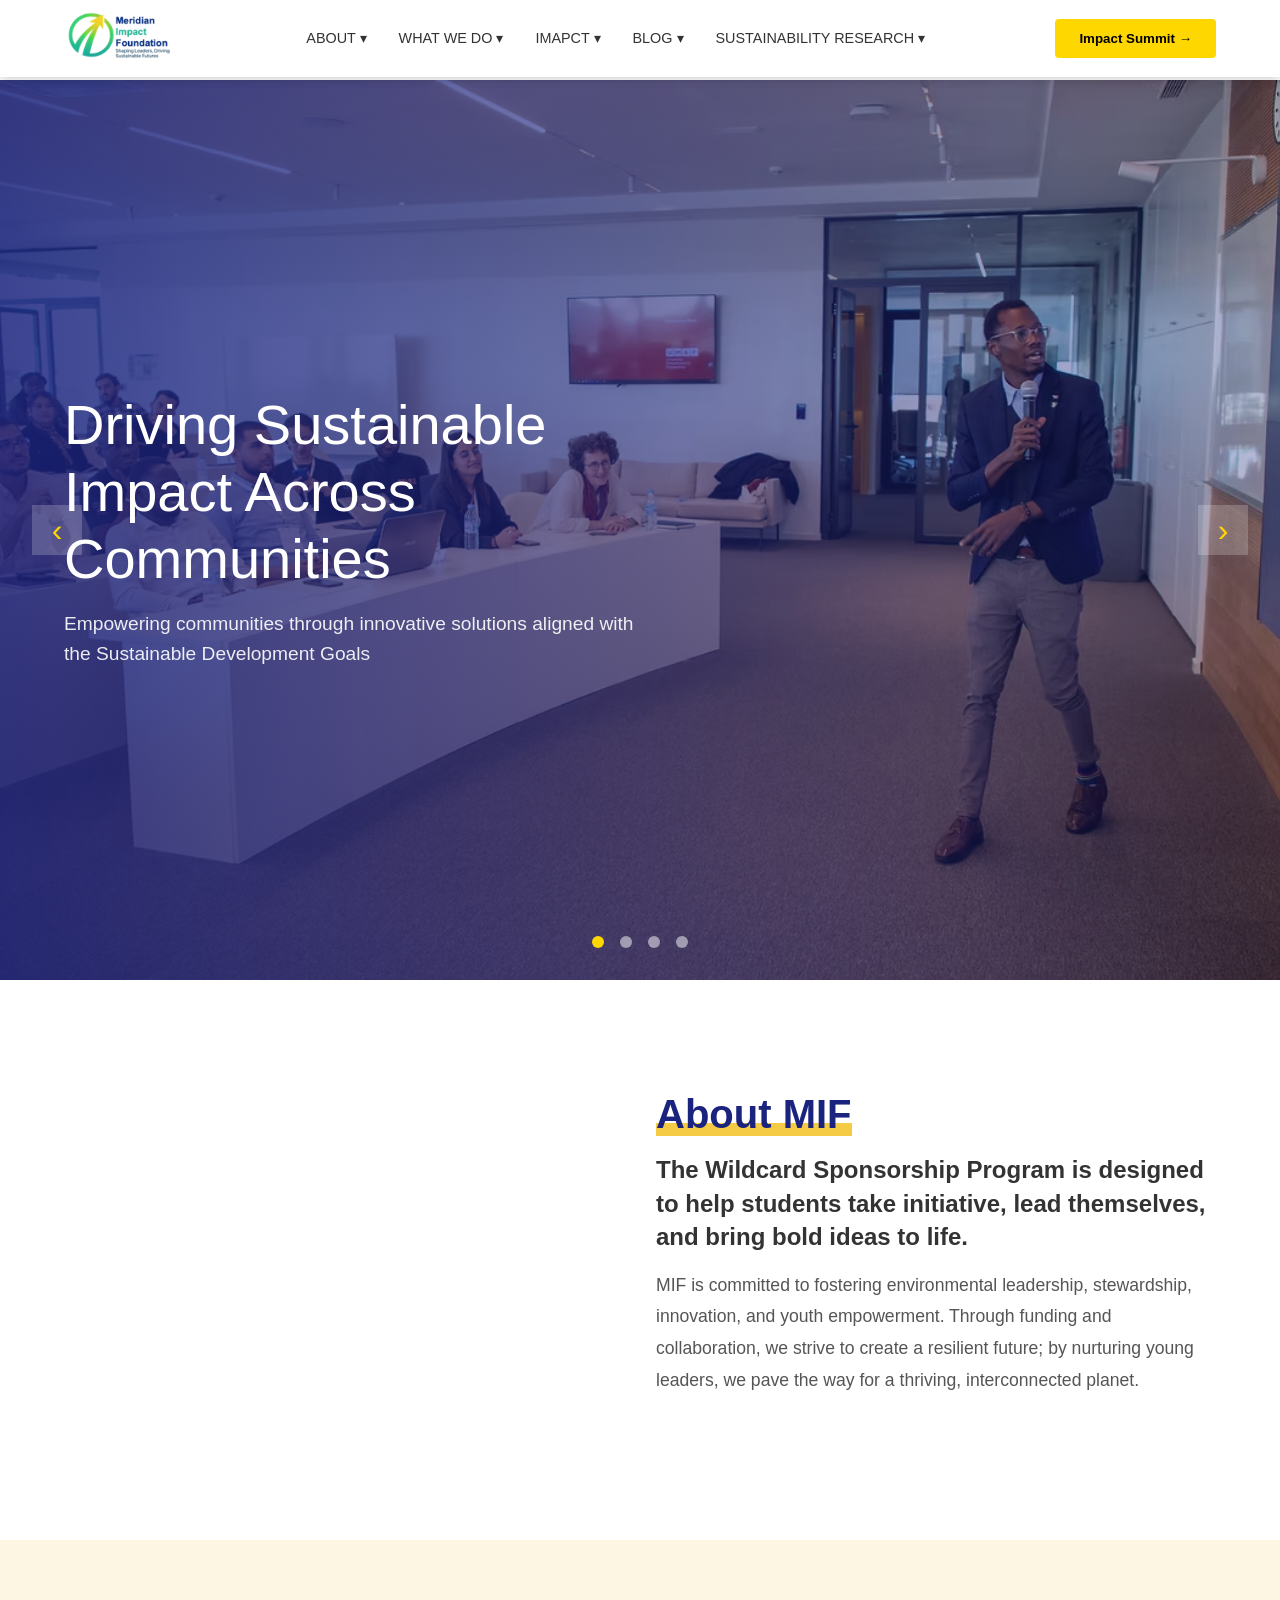
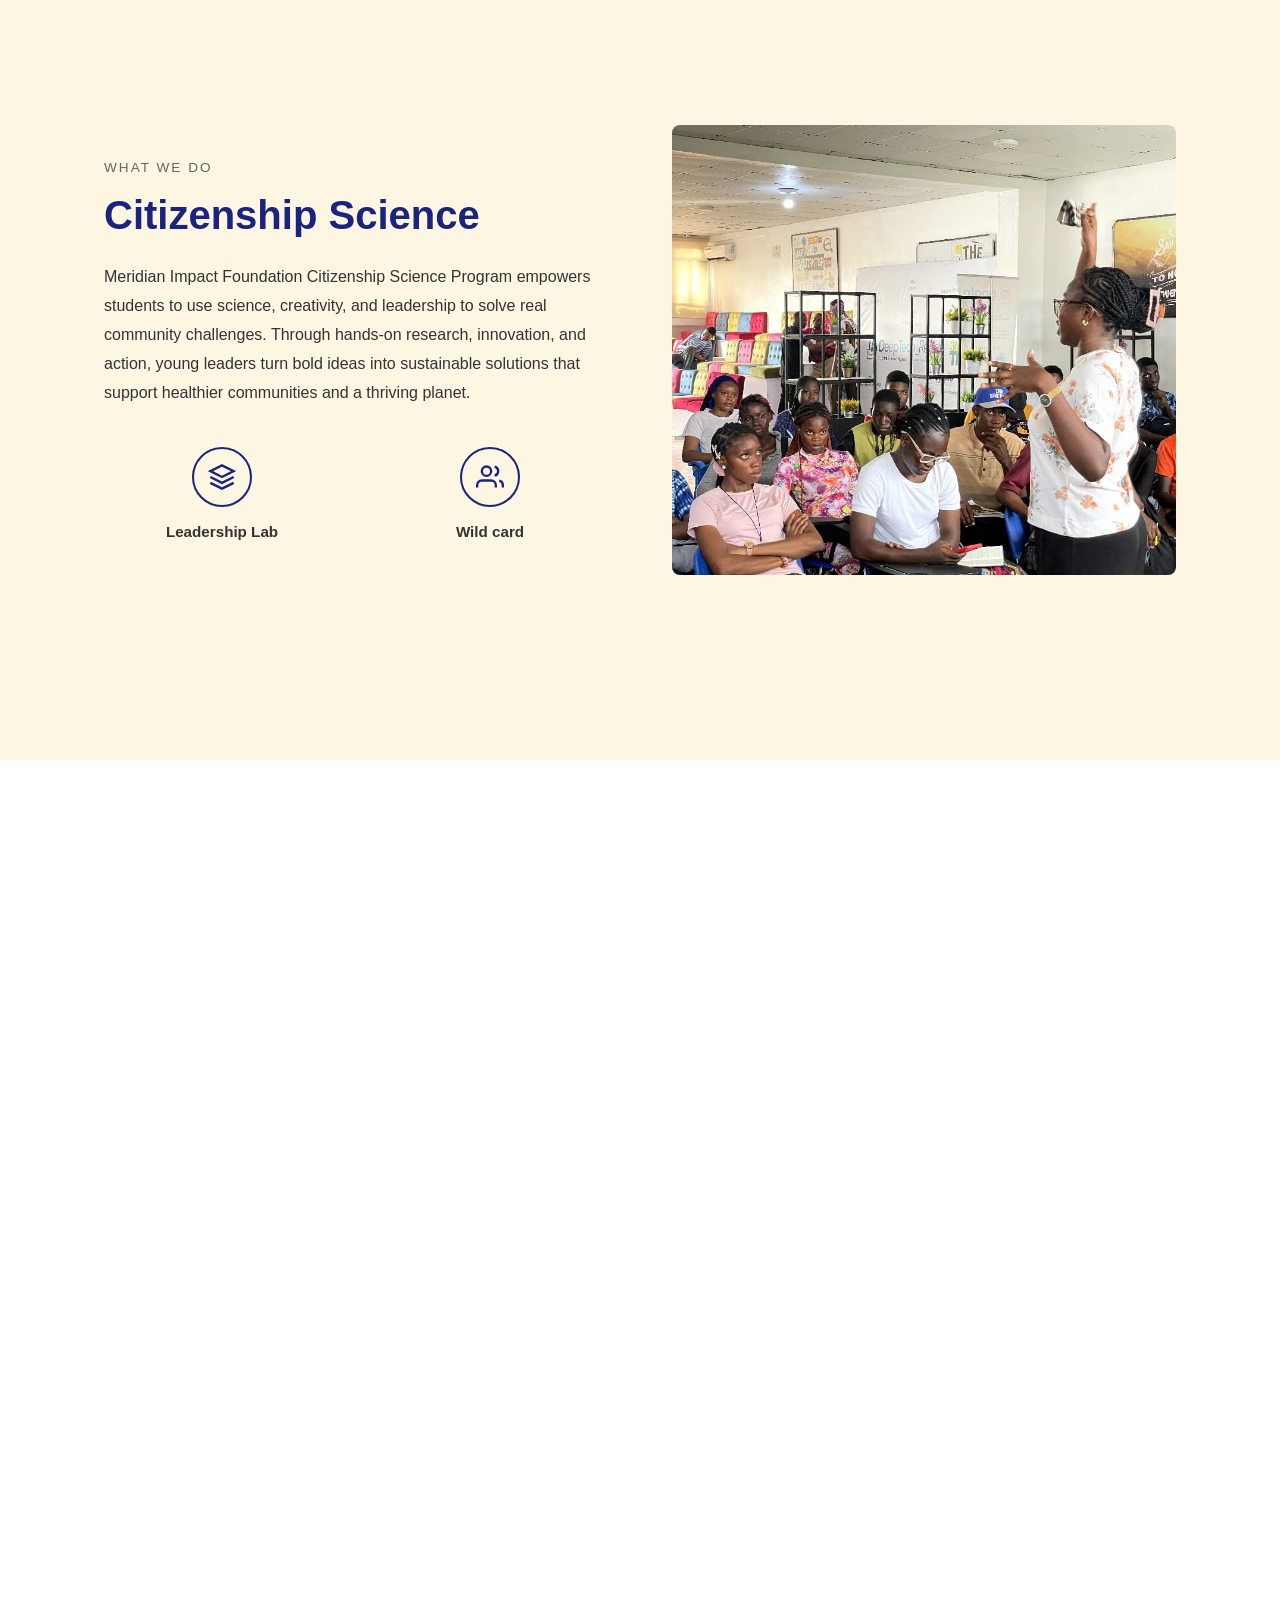
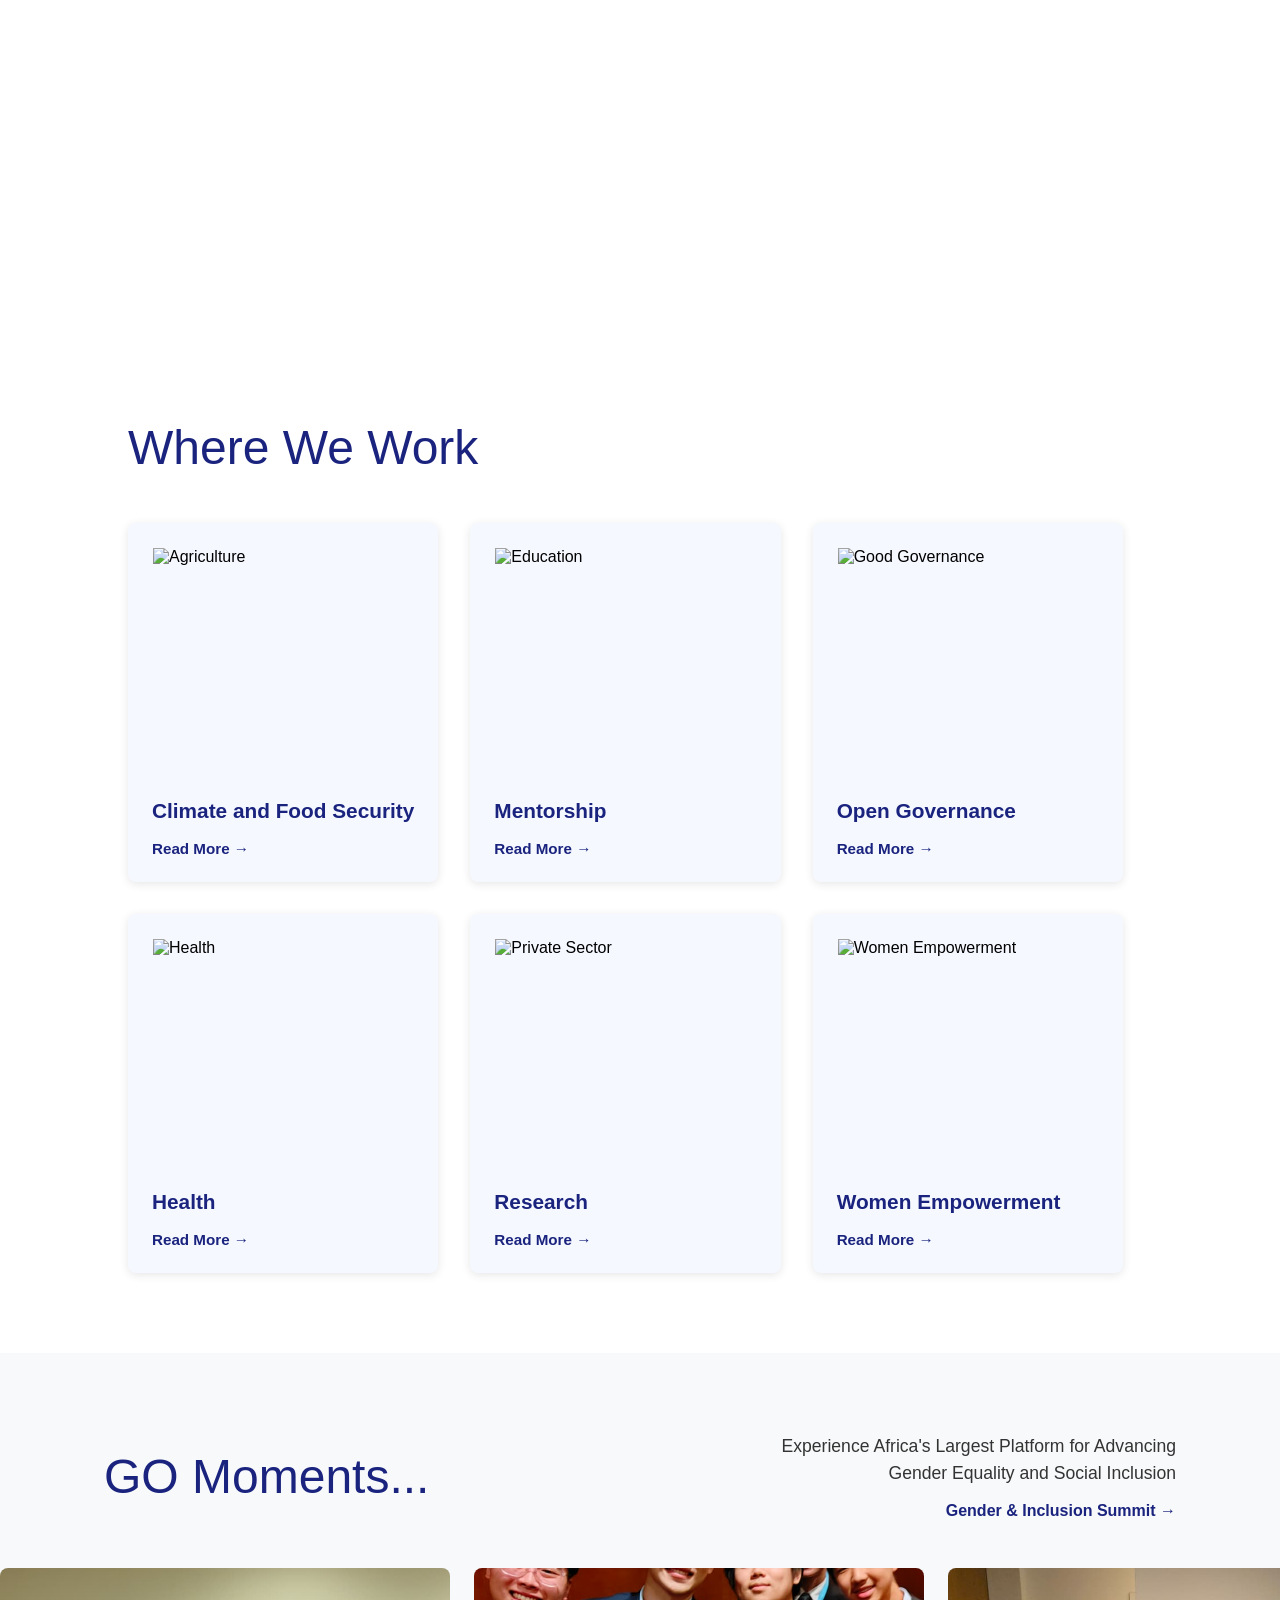
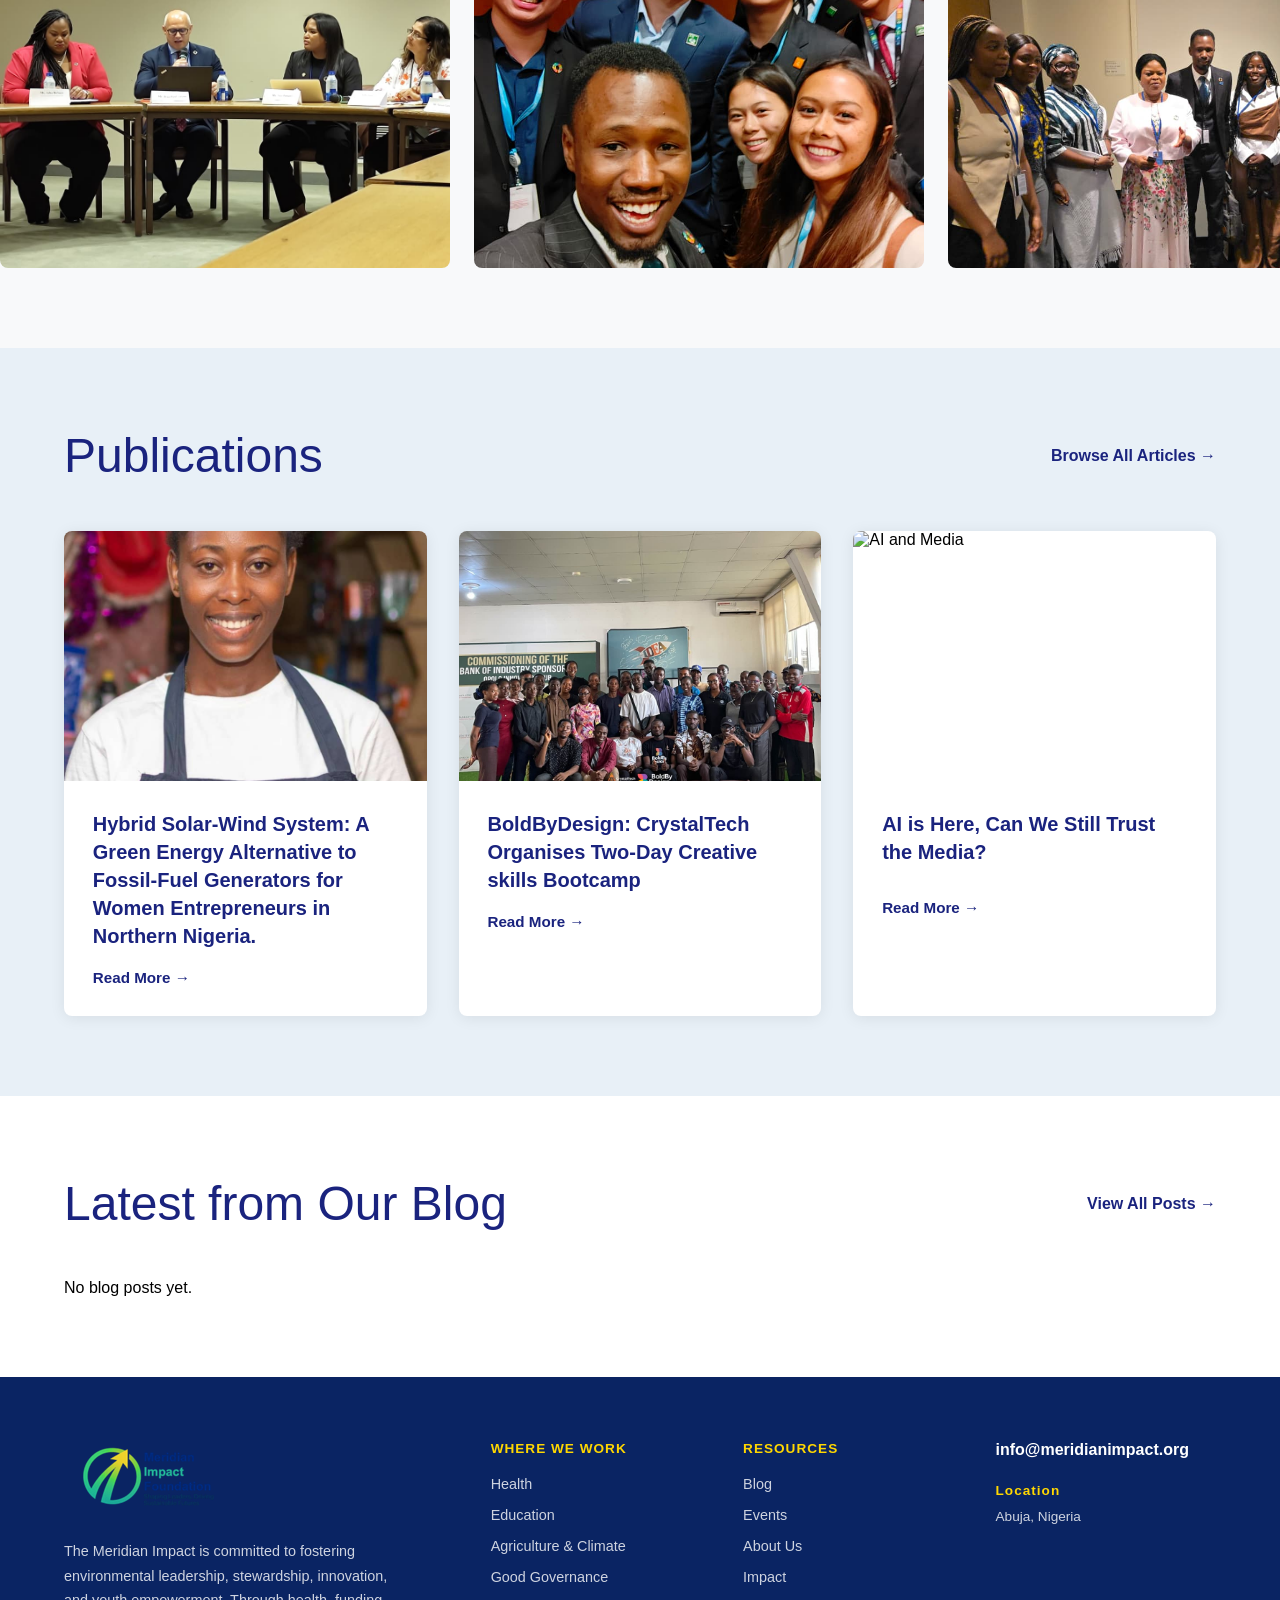
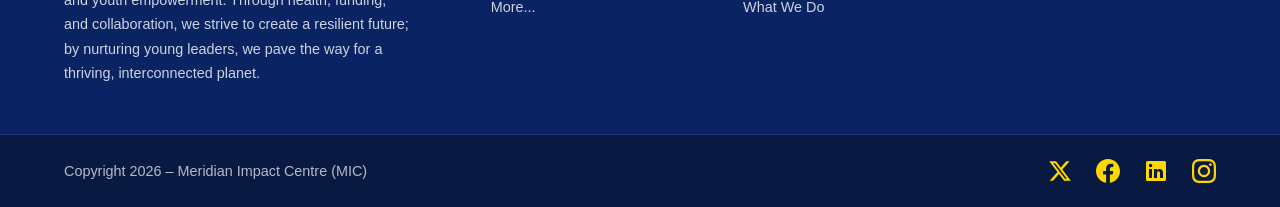
==== commit eb05dc9b: "/" ====
--- a/index.html
+++ b/index.html
@@ -56,6 +56,7 @@
         <a href="#what-we-do">WHAT WE DO ▾</a>
         <a href="#where-we-work">IMAPCT ▾</a>
         <a href="blog.html">BLOG ▾</a>
+        <a href="blog.html">SUSTAINABILITY RESEARCH ▾</a>
       </nav>
 
       <button class="cta-button desktop-cta">Impact Summit →</button>
@@ -74,8 +75,8 @@
         <a href="#about" onclick="toggleMobileMenu()">ABOUT</a>
         <a href="#what-we-do" onclick="toggleMobileMenu()">WHAT WE DO</a>
         <a href="#where-we-work" onclick="toggleMobileMenu()">WHERE WE WORK</a>
-        <a href="#resources" onclick="toggleMobileMenu()">RESOURCES</a>
-        <a href="#institute" onclick="toggleMobileMenu()">MIC INSTITUTE</a>
+        <a href="blog.html">BLOG ▾</a>
+        <a href="blog.html">SUSTAINABILITY RESEARCH ▾</a>
         <button class="cta-button mobile-cta">Impact Summit →</button>
       </nav>
     </div>
@@ -638,7 +639,7 @@
   
   <div id="homepage-blog-posts" class="blog-grid">
       <!-- Blog posts will be loaded here dynamically -->
-      <p>Loading posts...</p>
+      <p>Loading blog posts...</p>
   </div>
 </section>
     <!-- Footer -->
@@ -751,5 +752,6 @@
       </div>
     </footer>
     <script src="script.js"></script>
+    <script src="blog.js"></script>
   </body>
 </html>
--- a/blog.css
+++ b/blog.css
@@ -142,7 +142,7 @@
 /* Blog Page Hero */
 .blog-hero {
     background: linear-gradient(135deg, #1a237e 0%, #0d47a1 100%);
-    padding: 7rem 5% 4rem;
+    padding: 5rem 5% 4rem;
     margin-top: 80px;
     text-align: center;
 }
@@ -180,6 +180,251 @@
     padding: 5rem 5%;
     background: #f8f9fa;
 }
+/* Single Blog Post Styles */
+.blog-post-container {
+    max-width: 900px;
+    margin: 0 auto;
+    padding: 5rem 5% 5rem;
+}
+
+.post-loading,
+.post-error {
+    text-align: center;
+    padding: 5rem 2rem;
+}
+
+.post-error h2 {
+    font-size: 2rem;
+    color: #1a237e;
+    margin-bottom: 1rem;
+}
+
+.breadcrumb {
+    font-size: 0.9rem;
+    color: #666;
+    margin-bottom: 2rem;
+}
+
+.breadcrumb a {
+    color: #1a237e;
+    text-decoration: none;
+}
+
+.breadcrumb a:hover {
+    text-decoration: underline;
+}
+
+.post-header {
+    margin-bottom: 2rem;
+}
+
+.post-category-badge {
+    display: inline-block;
+    font-size: 0.85rem;
+    color: #1a237e;
+    background: #e8f0f7;
+    padding: 0.4rem 1rem;
+    border-radius: 20px;
+    font-weight: 600;
+    margin-bottom: 1rem;
+}
+
+.post-title {
+    font-size: 1.5rem;
+    color: #1a237e;
+    margin-bottom: 1rem;
+    line-height: 1.3;
+    font-weight: 600;
+}
+
+.post-meta {
+    display: flex;
+    gap: 1.5rem;
+    font-size: 0.95rem;
+    color: #666;
+}
+
+.post-author {
+    font-weight: 600;
+}
+
+.post-featured-image {
+    width: 100%;
+    height: 500px;
+    overflow: hidden;
+    border-radius: 8px;
+    margin-bottom: 2rem;
+}
+
+.post-featured-image img {
+    width: 100%;
+    height: 100%;
+    object-fit: cover;
+}
+
+.post-body {
+    font-size: 1.1rem;
+    line-height: 1.8;
+    color: #333;
+    margin-bottom: 3rem;
+}
+
+.post-body h2 {
+    font-size: 1.8rem;
+    color: #1a237e;
+    margin: 2rem 0 1rem;
+    font-weight: 600;
+}
+
+.post-body h3 {
+    font-size: 1.4rem;
+    color: #1a237e;
+    margin: 1.5rem 0 1rem;
+    font-weight: 600;
+}
+
+.post-body p {
+    margin-bottom: 1.5rem;
+}
+
+.post-body ul,
+.post-body ol {
+    margin: 1.5rem 0;
+    padding-left: 2rem;
+}
+
+.post-body li {
+    margin-bottom: 0.5rem;
+}
+
+.post-body blockquote {
+    border-left: 4px solid #FFD700;
+    padding-left: 1.5rem;
+    margin: 2rem 0;
+    font-style: italic;
+    color: #555;
+}
+
+.post-body img {
+    max-width: 100%;
+    height: auto;
+    border-radius: 8px;
+    margin: 2rem 0;
+}
+
+.post-share {
+    border-top: 1px solid #e0e0e0;
+    padding-top: 2rem;
+    margin-bottom: 3rem;
+}
+
+.post-share h3 {
+    font-size: 1.2rem;
+    color: #1a237e;
+    margin-bottom: 1rem;
+}
+
+.share-buttons {
+    display: flex;
+    gap: 1rem;
+}
+
+.share-btn {
+    display: flex;
+    align-items: center;
+    gap: 0.5rem;
+    padding: 0.6rem 1.2rem;
+    border-radius: 6px;
+    text-decoration: none;
+    font-weight: 600;
+    font-size: 0.9rem;
+    transition: transform 0.3s, opacity 0.3s;
+}
+
+.share-btn svg {
+    width: 18px;
+    height: 18px;
+}
+
+.share-btn:hover {
+    transform: translateY(-2px);
+    opacity: 0.9;
+}
+
+.share-btn.twitter {
+    background: #000;
+    color: #fff;
+}
+.share-btn.whatsapp {
+    background:  #25D366;;
+    color: #fff;
+}
+.share-btn.facebook {
+    background: #1877F2;
+    color: #fff;
+}
+
+.share-btn.linkedin {
+    background: #0A66C2;
+    color: #fff;
+}
+
+.post-navigation {
+    text-align: center;
+}
+
+.back-to-blog {
+    display: inline-block;
+    color: #1a237e;
+    font-size: 1rem;
+    font-weight: 600;
+    text-decoration: none;
+    padding: 0.8rem 1.5rem;
+    border: 2px solid #1a237e;
+    border-radius: 6px;
+    transition: all 0.3s;
+}
+
+.back-to-blog:hover {
+    background: #1a237e;
+    color: #fff;
+}
+/* External Link Section */
+.post-external-link {
+    margin: 3rem 0;
+    text-align: center;
+}
+
+.apply-btn {
+    display: inline-flex;
+    align-items: center;
+    gap: 0.6rem;
+    padding: 14px 28px;
+    background: #1a237e;
+    color: #fff;
+    text-decoration: none;
+    font-size: 1rem;
+    font-weight: 600;
+    border-radius: 10px;
+    transition: all 0.3s ease;
+    box-shadow: 0 4px 14px rgba(26, 35, 126, 0.2);
+}
+
+.apply-btn:hover {
+    background: #0d47a1;
+    transform: translateY(-2px);
+    box-shadow: 0 6px 18px rgba(26, 35, 126, 0.3);
+}
+
+.arrow-icon {
+    width: 18px;
+    height: 18px;
+    transition: transform 0.3s ease;
+}
+
+.apply-btn:hover .arrow-icon {
+    transform: translateX(4px);
+}
 
 /* Responsive */
 @media (max-width: 968px) {
@@ -200,7 +445,12 @@
     .latest-blog-section, .all-blog-section {
         padding: 3rem 3%;
     }
-
+    .post-header {
+        flex-wrap: wrap;
+    }
+    .breadcrumb {
+        margin: 1rem 0px;
+    }
     .blog-header {
         flex-direction: column;
         align-items: flex-start;
@@ -226,4 +476,83 @@
     .blog-content h3 {
         min-height: auto;
     }
+    .blog-post-container {
+        padding: 6rem 3% 3rem;
+    }
+
+    .post-title {
+        font-size: 1.8rem;
+    }
+
+    .post-featured-image {
+        height: 300px;
+    }
+
+    .post-body {
+        font-size: 1rem;
+    }
+
+    .share-buttons {
+        flex-direction: column;
+    }
+
+    .share-btn {
+        justify-content: center;
+    }
+
+    /* .external-link-card {
+        flex-direction: column;
+        gap: 1rem;
+        padding: 1rem;
+    }
+
+    .external-link-icon {
+        width: 25px;
+        height: 25px;
+    }
+
+    .external-link-content a {
+        font-size: 0.95rem;
+    } */
+}
+
+@media (max-width: 516px) {
+    .breadcrumb {
+        margin: 3rem 0px 1rem;
+    }
+}
+
+@media (max-width: 368px) {
+    .post-title {
+        font-size: 1.3rem;
+    }
+.blog-meta {
+    flex-wrap: wrap;
+}
+.blog-category {
+    margin-top: .4rem;
+}
+.blog-content h3 {
+    font-size: 1rem;
+}
+.back-to-blog {
+    font-size: .85rem;
+    padding: 0.6rem 1rem;
+}
+
+.apply-btn {
+    padding: 10px 20px;
+    font-size: .9rem;
+    font-weight: 600;
+    border-radius: 10px;
+    transition: all 0.3s ease;
+    box-shadow: 0 4px 14px rgba(26, 35, 126, 0.2);
+}
+
+.arrow-icon {
+    width: 18px;
+    height: 18px;
+    transition: transform 0.3s ease;
+}
+
 }
